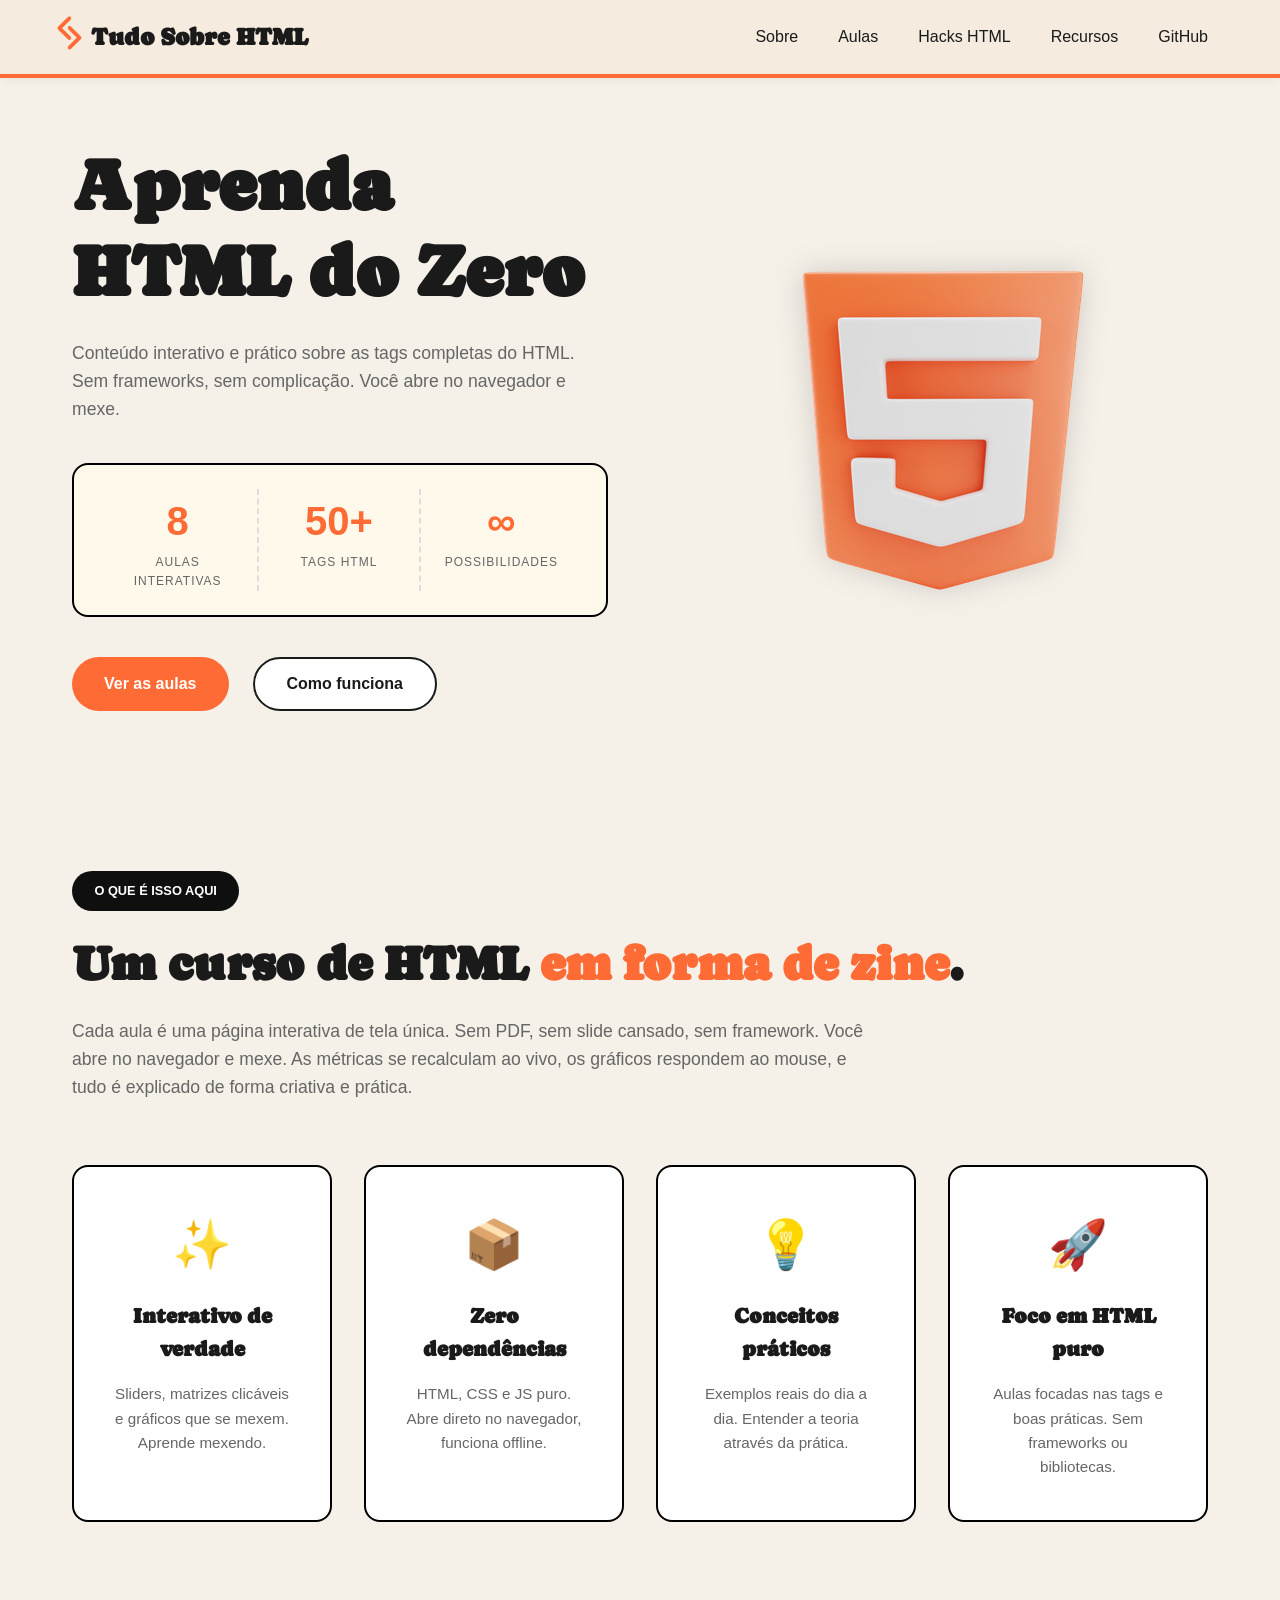
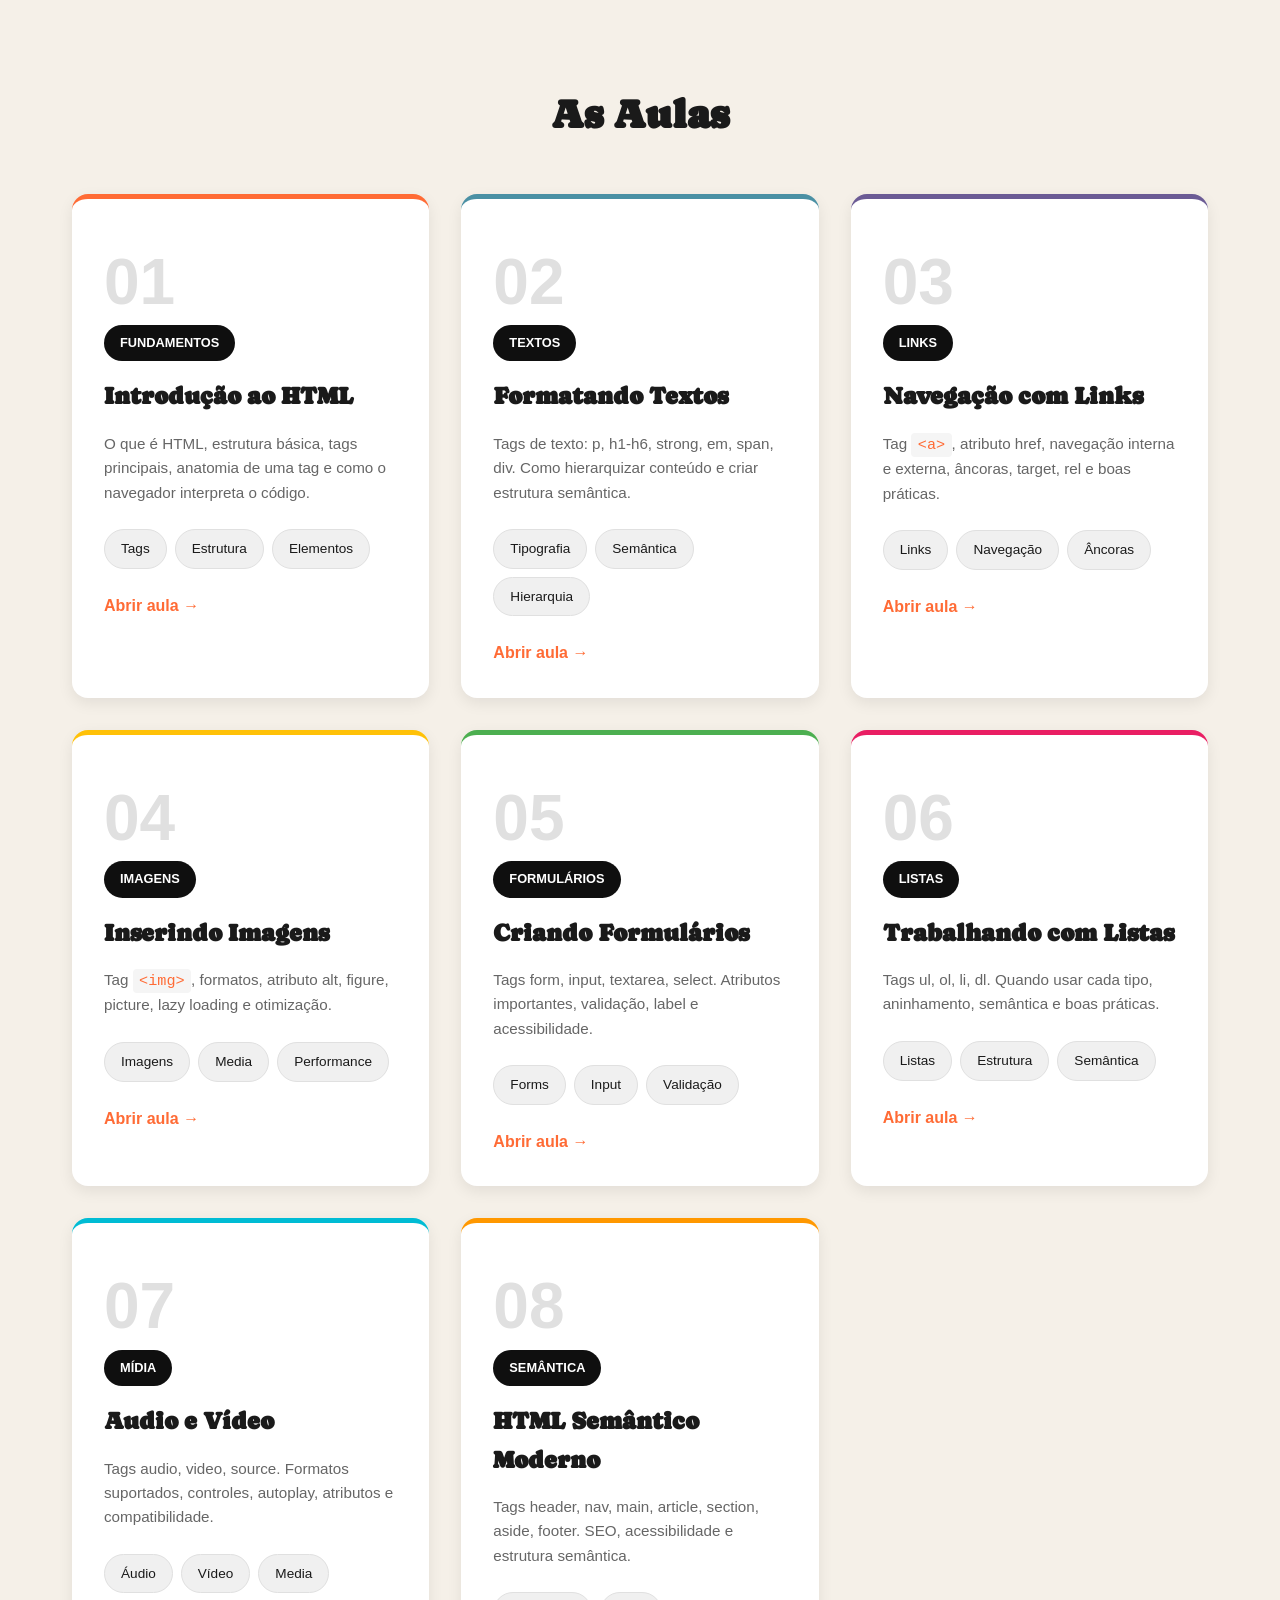
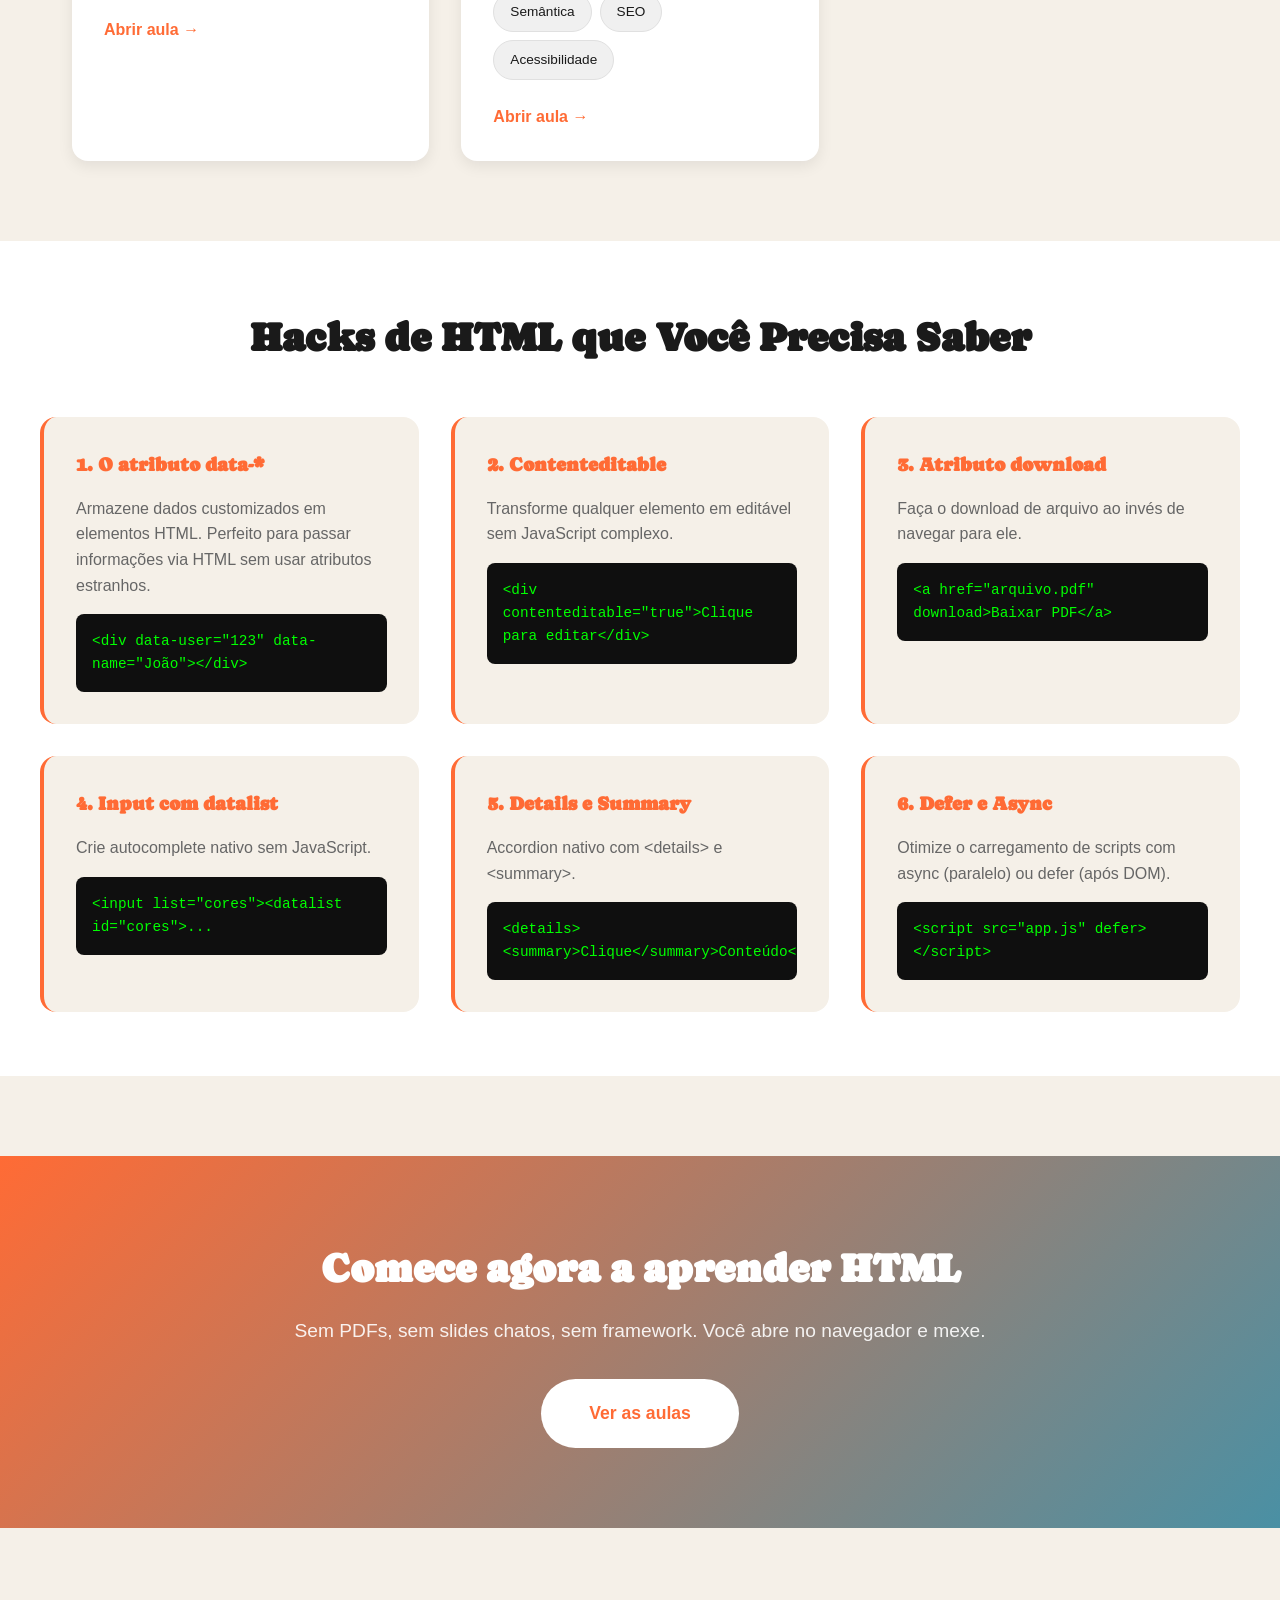
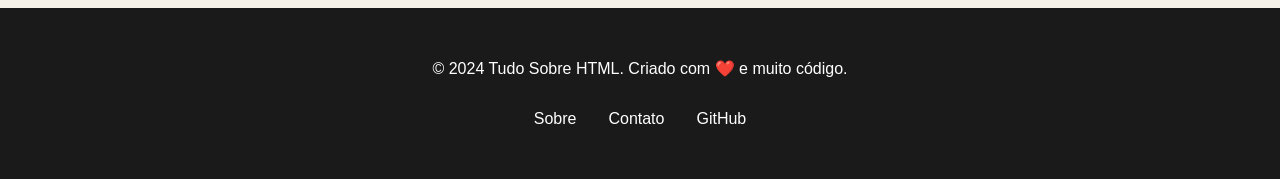
==== index.html @ a76c858c "feat: enhance hero section with updated heading and add stats compact display" ====
<!DOCTYPE html>
<html lang="pt-BR">
<head>
    <meta charset="UTF-8">
    <meta name="viewport" content="width=device-width, initial-scale=1.0">
    <title>Tudo Sobre HTML</title>
    <link rel="icon" type="image/x-icon" href="favicon.ico">
    <link rel="stylesheet" href="css/style.css">
</head>
<body>
    <!-- HEADER -->
    <header class="header">
        <div class="header-container">
            <div class="logo">
                <a href="https://rhayssakramer.github.io/tudo-sobre-html/"><img src="/img/logo.png" alt="Logo" class="logo-icon"></a>
                <h1>Tudo Sobre HTML</h1>
            </div>
            <nav class="nav">
                <a href="#sobre">Sobre</a>
                <a href="#aulas">Aulas</a>
                <a href="#hacks">Hacks HTML</a>
                <a href="#recursos">Recursos</a>
                <a href="https://github.com" target="_blank">GitHub</a>
            </nav>
        </div>
    </header>

    <!-- HERO SECTION -->
    <section class="hero" id="sobre">
        <div class="hero-content">
            <h1>Aprenda HTML do Zero</h1>
            <p>Conteúdo interativo e prático sobre as tags completas do HTML. Sem frameworks, sem complicação. Você abre no navegador e mexe.</p>
            
            <!-- STATS COMPACTO -->
            <div class="stats stats-compact">
                <div class="stat-item">
                    <span class="stat-number">8</span>
                    <span class="stat-label">Aulas interativas</span>
                </div>
                <div class="stat-item">
                    <span class="stat-number">50+</span>
                    <span class="stat-label">Tags HTML</span>
                </div>
                <div class="stat-item">
                    <span class="stat-number">∞</span>
                    <span class="stat-label">Possibilidades</span>
                </div>
            </div>
            
            <div class="hero-buttons">
                <button class="btn btn-primary" onclick="document.querySelector('#aulas').scrollIntoView({behavior: 'smooth'})">Ver as aulas</button>
                <button class="btn btn-secondary" onclick="document.querySelector('#como-funciona').scrollIntoView({behavior: 'smooth'})">Como funciona</button>
            </div>
        </div>
        <div class="hero-illustration">
            <img src="/img/html-3d.webp" alt="HTML Code" class="hero-image">
        </div>
    </section>

     <!-- COMO FUNCIONA -->
    <section class="como-funciona" id="como-funciona">
        <div class="como-funciona-header">
            <span class="como-label">O QUE É ISSO AQUI</span>
            <h2>Um curso de HTML <span class="destaque">em forma de zine</span>.</h2>
            <p>Cada aula é uma página interativa de tela única. Sem PDF, sem slide cansado, sem framework. Você abre no navegador e mexe. As métricas se recalculam ao vivo, os gráficos respondem ao mouse, e tudo é explicado de forma criativa e prática.</p>
        </div>

        <div class="features-grid">
            <div class="feature-card">
                <div class="feature-icon">✨</div>
                <h3>Interativo de verdade</h3>
                <p>Sliders, matrizes clicáveis e gráficos que se mexem. Aprende mexendo.</p>
            </div>

            <div class="feature-card">
                <div class="feature-icon">📦</div>
                <h3>Zero dependências</h3>
                <p>HTML, CSS e JS puro. Abre direto no navegador, funciona offline.</p>
            </div>

            <div class="feature-card">
                <div class="feature-icon">💡</div>
                <h3>Conceitos práticos</h3>
                <p>Exemplos reais do dia a dia. Entender a teoria através da prática.</p>
            </div>

            <div class="feature-card">
                <div class="feature-icon">🚀</div>
                <h3>Foco em HTML puro</h3>
                <p>Aulas focadas nas tags e boas práticas. Sem frameworks ou bibliotecas.</p>
            </div>
        </div>
    </section>

    <!-- AULAS -->
    <section class="aulas" id="aulas">
        <h2>As Aulas</h2>
        <div class="aulas-grid">
            <!-- Aula 01 -->
            <div class="aula-card" style="border-top-color: #ff6b35;">
                <div class="aula-number">01</div>
                <div class="aula-tag">FUNDAMENTOS</div>
                <h3>Introdução ao HTML</h3>
                <p>O que é HTML, estrutura básica, tags principais, anatomia de uma tag e como o navegador interpreta o código.</p>
                <div class="tags">
                    <span class="tag">Tags</span>
                    <span class="tag">Estrutura</span>
                    <span class="tag">Elementos</span>
                </div>
                <a href="#" class="aula-link">Abrir aula →</a>
            </div>

            <!-- Aula 02 -->
            <div class="aula-card" style="border-top-color: #4a90a4;">
                <div class="aula-number">02</div>
                <div class="aula-tag">TEXTOS</div>
                <h3>Formatando Textos</h3>
                <p>Tags de texto: p, h1-h6, strong, em, span, div. Como hierarquizar conteúdo e criar estrutura semântica.</p>
                <div class="tags">
                    <span class="tag">Tipografia</span>
                    <span class="tag">Semântica</span>
                    <span class="tag">Hierarquia</span>
                </div>
                <a href="#" class="aula-link">Abrir aula →</a>
            </div>

            <!-- Aula 03 -->
            <div class="aula-card" style="border-top-color: #6b5b95;">
                <div class="aula-number">03</div>
                <div class="aula-tag">LINKS</div>
                <h3>Navegação com Links</h3>
                <p>Tag <code>&lt;a&gt;</code>, atributo href, navegação interna e externa, âncoras, target, rel e boas práticas.</p>
                <div class="tags">
                    <span class="tag">Links</span>
                    <span class="tag">Navegação</span>
                    <span class="tag">Âncoras</span>
                </div>
                <a href="#" class="aula-link">Abrir aula →</a>
            </div>

            <!-- Aula 04 -->
            <div class="aula-card" style="border-top-color: #ffc107;">
                <div class="aula-number">04</div>
                <div class="aula-tag">IMAGENS</div>
                <h3>Inserindo Imagens</h3>
                <p>Tag <code>&lt;img&gt;</code>, formatos, atributo alt, figure, picture, lazy loading e otimização.</p>
                <div class="tags">
                    <span class="tag">Imagens</span>
                    <span class="tag">Media</span>
                    <span class="tag">Performance</span>
                </div>
                <a href="#" class="aula-link">Abrir aula →</a>
            </div>

            <!-- Aula 05 -->
            <div class="aula-card" style="border-top-color: #4caf50;">
                <div class="aula-number">05</div>
                <div class="aula-tag">FORMULÁRIOS</div>
                <h3>Criando Formulários</h3>
                <p>Tags form, input, textarea, select. Atributos importantes, validação, label e acessibilidade.</p>
                <div class="tags">
                    <span class="tag">Forms</span>
                    <span class="tag">Input</span>
                    <span class="tag">Validação</span>
                </div>
                <a href="#" class="aula-link">Abrir aula →</a>
            </div>

            <!-- Aula 06 -->
            <div class="aula-card" style="border-top-color: #e91e63;">
                <div class="aula-number">06</div>
                <div class="aula-tag">LISTAS</div>
                <h3>Trabalhando com Listas</h3>
                <p>Tags ul, ol, li, dl. Quando usar cada tipo, aninhamento, semântica e boas práticas.</p>
                <div class="tags">
                    <span class="tag">Listas</span>
                    <span class="tag">Estrutura</span>
                    <span class="tag">Semântica</span>
                </div>
                <a href="#" class="aula-link">Abrir aula →</a>
            </div>

            <!-- Aula 07 -->
            <div class="aula-card" style="border-top-color: #00bcd4;">
                <div class="aula-number">07</div>
                <div class="aula-tag">MÍDIA</div>
                <h3>Audio e Vídeo</h3>
                <p>Tags audio, video, source. Formatos suportados, controles, autoplay, atributos e compatibilidade.</p>
                <div class="tags">
                    <span class="tag">Áudio</span>
                    <span class="tag">Vídeo</span>
                    <span class="tag">Media</span>
                </div>
                <a href="#" class="aula-link">Abrir aula →</a>
            </div>

            <!-- Aula 08 -->
            <div class="aula-card" style="border-top-color: #ff9800;">
                <div class="aula-number">08</div>
                <div class="aula-tag">SEMÂNTICA</div>
                <h3>HTML Semântico Moderno</h3>
                <p>Tags header, nav, main, article, section, aside, footer. SEO, acessibilidade e estrutura semântica.</p>
                <div class="tags">
                    <span class="tag">Semântica</span>
                    <span class="tag">SEO</span>
                    <span class="tag">Acessibilidade</span>
                </div>
                <a href="#" class="aula-link">Abrir aula →</a>
            </div>
        </div>
    </section>

    <!-- HACKS HTML -->
    <section class="hacks" id="hacks">
        <h2>Hacks de HTML que Você Precisa Saber</h2>
        <div class="hacks-container">
            <div class="hack-item">
                <h4>1. O atributo data-*</h4>
                <p>Armazene dados customizados em elementos HTML. Perfeito para passar informações via HTML sem usar atributos estranhos.</p>
                <code>&lt;div data-user="123" data-name="João"&gt;&lt;/div&gt;</code>
            </div>
            <div class="hack-item">
                <h4>2. Contenteditable</h4>
                <p>Transforme qualquer elemento em editável sem JavaScript complexo.</p>
                <code>&lt;div contenteditable="true"&gt;Clique para editar&lt;/div&gt;</code>
            </div>
            <div class="hack-item">
                <h4>3. Atributo download</h4>
                <p>Faça o download de arquivo ao invés de navegar para ele.</p>
                <code>&lt;a href="arquivo.pdf" download&gt;Baixar PDF&lt;/a&gt;</code>
            </div>
            <div class="hack-item">
                <h4>4. Input com datalist</h4>
                <p>Crie autocomplete nativo sem JavaScript.</p>
                <code>&lt;input list="cores"&gt;&lt;datalist id="cores"&gt;...</code>
            </div>
            <div class="hack-item">
                <h4>5. Details e Summary</h4>
                <p>Accordion nativo com &lt;details&gt; e &lt;summary&gt;.</p>
                <code>&lt;details&gt;&lt;summary&gt;Clique&lt;/summary&gt;Conteúdo&lt;/details&gt;</code>
            </div>
            <div class="hack-item">
                <h4>6. Defer e Async</h4>
                <p>Otimize o carregamento de scripts com async (paralelo) ou defer (após DOM).</p>
                <code>&lt;script src="app.js" defer&gt;&lt;/script&gt;</code>
            </div>
        </div>
    </section>

    <!-- CTA -->
    <section class="cta">
        <h2>Comece agora a aprender HTML</h2>
        <p>Sem PDFs, sem slides chatos, sem framework. Você abre no navegador e mexe.</p>
        <button class="btn btn-primary btn-lg">Ver as aulas</button>
    </section>

    <!-- FOOTER -->
    <footer class="footer">
        <div class="footer-content">
            <p>&copy; 2024 Tudo Sobre HTML. Criado com ❤️ e muito código.</p>
            <div class="footer-links">
                <a href="#">Sobre</a>
                <a href="#">Contato</a>
                <a href="https://github.com" target="_blank">GitHub</a>
            </div>
        </div>
    </footer>

    <script src="js/script.js"></script>
</body>
</html>
---- css/style.css ----
@import url('https://fonts.googleapis.com/css2?family=Caprasimo&display=swap');

* {
    margin: 0;
    padding: 0;
    box-sizing: border-box;
}

:root {
    --primary-color: #ff6b35;
    --secondary-color: #4a90a4;
    --accent-color: #ffc107;
    --dark-bg: #0f0f0f;
    --light-bg: #f5f0e8;
    --text-dark: #1a1a1a;
    --text-light: #666;
    --border-radius: 16px;
}

body {
    font-family: 'Segoe UI', Tahoma, Geneva, Verdana, sans-serif;
    background-color: var(--light-bg);
    color: var(--text-dark);
    line-height: 1.6;
}

h1, h2, h3, h4, h5, h6 {
    font-family: 'Caprasimo', serif;
}

/* HEADER */
.header {
    background: #f5ecdf;
    border-bottom: 4px solid var(--primary-color);
    position: sticky;
    top: 0;
    z-index: 100;
    box-shadow: 0 2px 10px rgba(0, 0, 0, 0.05);
}

.header-container {
    max-width: 1200px;
    margin: 0 auto;
    padding: 1rem 1rem;
    display: flex;
    justify-content: space-between;
    align-items: center;
}

.logo {
    display: flex;
    align-items: center;
    gap: 0.5rem;
    text-decoration: none;
    color: var(--text-dark);
}

.logo-icon {
    width: 27px;
    height: auto;
}

.logo h1 {
    font-size: 1.5rem;
    font-weight: 700;
}

.nav {
    display: flex;
    gap: 0.5rem;
    align-items: center;
}

.nav a {
    text-decoration: none;
    color: var(--text-dark);
    font-weight: 500;
    transition: all 0.3s;
    padding: 0.4rem 1rem;
    border-radius: 50px;
}

.nav a:hover {
    background-color: #2d2d2d;
    color: white;
}

/* HERO */
.hero {
    max-width: 1200px;
    margin: 4rem auto;
    padding: 0 2rem;
    display: grid;
    grid-template-columns: 1fr 1fr;
    gap: 4rem;
    align-items: center;
}

.hero-content h1 {
    font-size: 4.5rem;
    margin-bottom: 1.5rem;
    line-height: 1.2;
    color: var(--text-dark);
}

.hero-content p {
    font-size: 1.1rem;
    color: var(--text-light);
    margin-bottom: 2.5rem;
}

.hero-buttons {
    display: flex;
    gap: 1.5rem;
    flex-wrap: wrap;
}

.btn {
    padding: 1rem 2rem;
    border: none;
    border-radius: 50px;
    font-size: 1rem;
    font-weight: 600;
    cursor: pointer;
    transition: all 0.3s;
    text-decoration: none;
    display: inline-block;
}

.btn-primary {
    background-color: var(--primary-color);
    color: white;
}

.btn-primary:hover {
    transform: translateY(-2px);
    box-shadow: 0 8px 20px rgba(255, 107, 53, 0.3);
}

.btn-secondary {
    background-color: white;
    color: var(--text-dark);
    border: 2px solid var(--text-dark);
}

.btn-secondary:hover {
    background-color: var(--light-bg);
}

.btn-lg {
    padding: 1.5rem 3rem;
    font-size: 1.1rem;
}

.hero-illustration {
    display: flex;
    justify-content: center;
    align-items: center;
}

.hero-image {
    max-width: 100%;
    height: auto;
    filter: drop-shadow(0 0 15px rgba(0, 0, 0, 0.15));
}

/* STATS */
.stats {
    display: flex;
    justify-content: center;
    gap: 0;
    padding: 1.5rem;
    background: #fff9ec;
    border-radius: var(--border-radius);
    border: 2px solid #000;
    max-width: 100%;
}

.stats-compact {
    margin: 2rem 0 2.5rem 0;
    padding: 1.5rem;
    gap: 0;
    border: 2px solid #000;
}

.stats-compact .stat-number {
    font-size: 2.5rem;
}

.stats-compact .stat-label {
    font-size: 0.75rem;
    text-transform: uppercase;
    letter-spacing: 1px;
}

.stat-item {
    text-align: center;
    display: flex;
    flex-direction: column;
    padding: 0 1.5rem;
    flex: 1;
}

.stat-item:not(:last-child) {
    border-right: 2px dashed #ddd;
}

.stat-number {
    font-size: 3rem;
    font-weight: bold;
    color: var(--primary-color);
}

.stat-label {
    color: var(--text-light);
    font-size: 0.85rem;
    text-transform: uppercase;
    letter-spacing: 0.5px;
}

/* AULAS SECTION */
.aulas {
    max-width: 1200px;
    margin: 5rem auto;
    padding: 0 2rem;
}

.aulas h2 {
    font-size: 2.5rem;
    margin-bottom: 3rem;
    text-align: center;
}

.aulas-grid {
    display: grid;
    grid-template-columns: repeat(auto-fit, minmax(300px, 1fr));
    gap: 2rem;
}

.aula-card {
    background: white;
    border-radius: var(--border-radius);
    padding: 2rem;
    border-top: 5px solid;
    transition: all 0.3s;
    box-shadow: 0 5px 15px rgba(0, 0, 0, 0.08);
}

.aula-card:hover {
    transform: translateY(-8px);
    box-shadow: 0 15px 30px rgba(0, 0, 0, 0.15);
}

.aula-number {
    font-size: 4rem;
    font-weight: 900;
    color: #e0e0e0;
    margin-bottom: -1rem;
}

.aula-tag {
    display: inline-block;
    background: var(--dark-bg);
    color: white;
    padding: 0.5rem 1rem;
    border-radius: 50px;
    font-size: 0.8rem;
    font-weight: 600;
    margin-bottom: 1rem;
    margin-top: 0.5rem;
}

.aula-card h3 {
    font-size: 1.5rem;
    margin-bottom: 1rem;
}

.aula-card p {
    color: var(--text-light);
    margin-bottom: 1.5rem;
    font-size: 0.95rem;
}

.aula-card code {
    background: #f5f5f5;
    padding: 0.2rem 0.4rem;
    border-radius: 4px;
    font-family: 'Courier New', monospace;
    color: var(--primary-color);
}

.tags {
    display: flex;
    gap: 0.5rem;
    margin-bottom: 1.5rem;
    flex-wrap: wrap;
}

.tag {
    background: #f0f0f0;
    padding: 0.5rem 1rem;
    border-radius: 20px;
    font-size: 0.85rem;
    border: 1px solid #e0e0e0;
}

.aula-link {
    color: var(--primary-color);
    text-decoration: none;
    font-weight: 600;
    transition: all 0.3s;
    display: inline-block;
}

.aula-link:hover {
    gap: 0.5rem;
    transform: translateX(4px);
}

/* COMO FUNCIONA SECTION */
.como-funciona {
    background: var(--light-bg);
    padding: 5rem 2rem;
    max-width: 1200px;
    margin: 5rem auto;
}

.como-funciona-header {
    margin-bottom: 4rem;
}

.como-label {
    display: inline-block;
    background: var(--dark-bg);
    color: white;
    padding: 0.6rem 1.4rem;
    border-radius: 50px;
    font-size: 0.8rem;
    font-weight: 600;
    margin-bottom: 1.5rem;
}

.como-funciona h2 {
    font-size: 3rem;
    margin-bottom: 1.5rem;
    line-height: 1.2;
}

.destaque {
    color: var(--primary-color);
}

.como-funciona p {
    font-size: 1.1rem;
    color: var(--text-light);
    max-width: 800px;
}

.features-grid {
    display: grid;
    grid-template-columns: repeat(auto-fit, minmax(250px, 1fr));
    gap: 2rem;
}

.feature-card {
    background: white;
    padding: 2.5rem;
    border-radius: var(--border-radius);
    border: 2px solid #000;
    text-align: center;
    transition: all 0.3s;
}

.feature-card:hover {
    transform: translateY(-8px);
    box-shadow: 0 15px 30px rgba(0, 0, 0, 0.1);
}

.feature-icon {
    font-size: 3rem;
    margin-bottom: 1rem;
}

.feature-card h3 {
    font-size: 1.3rem;
    margin-bottom: 1rem;
    color: var(--text-dark);
}

.feature-card p {
    color: var(--text-light);
    font-size: 0.95rem;
    line-height: 1.6;
}

/* HACKS SECTION */
.hacks {
    background: white;
    margin: 5rem 0;
    padding: 4rem 2rem;
}

.hacks h2 {
    font-size: 2.5rem;
    text-align: center;
    margin-bottom: 3rem;
    max-width: 1200px;
    margin-left: auto;
    margin-right: auto;
}

.hacks-container {
    max-width: 1200px;
    margin: 0 auto;
    display: grid;
    grid-template-columns: repeat(auto-fit, minmax(300px, 1fr));
    gap: 2rem;
}

.hack-item {
    padding: 2rem;
    background: var(--light-bg);
    border-radius: var(--border-radius);
    border-left: 4px solid var(--primary-color);
}

.hack-item h4 {
    color: var(--primary-color);
    margin-bottom: 1rem;
    font-size: 1.2rem;
}

.hack-item p {
    color: var(--text-light);
    margin-bottom: 1rem;
}

.hack-item code {
    display: block;
    background: var(--dark-bg);
    color: #00ff00;
    padding: 1rem;
    border-radius: 8px;
    font-family: 'Courier New', monospace;
    font-size: 0.9rem;
    overflow-x: auto;
}

/* CTA SECTION */
.cta {
    background: linear-gradient(135deg, var(--primary-color) 0%, var(--secondary-color) 100%);
    color: white;
    padding: 5rem 2rem;
    text-align: center;
    margin: 5rem 0;
}

.cta h2 {
    font-size: 2.5rem;
    margin-bottom: 1rem;
}

.cta p {
    font-size: 1.2rem;
    margin-bottom: 2rem;
    opacity: 0.9;
}

.cta .btn-primary {
    background: white;
    color: var(--primary-color);
}

/* FOOTER */
.footer {
    background: var(--text-dark);
    color: white;
    padding: 3rem 2rem;
    text-align: center;
}

.footer-content {
    max-width: 1200px;
    margin: 0 auto;
}

.footer-links {
    display: flex;
    justify-content: center;
    gap: 2rem;
    margin-top: 1.5rem;
}

.footer-links a {
    color: white;
    text-decoration: none;
    transition: color 0.3s;
}

.footer-links a:hover {
    color: var(--primary-color);
}

/* RESPONSIVO */
@media (max-width: 768px) {
    .hero {
        grid-template-columns: 1fr;
        margin: 2rem auto;
    }

    .hero-content h2 {
        font-size: 2rem;
    }

    .logo h1 {
        display: none;
    }

    .nav {
        gap: 1.5rem;
        font-size: 0.9rem;
    }

    .stats {
        flex-direction: column;
        gap: 2rem;
    }

    .header-container {
        padding: 1rem;
    }

    .hero-buttons {
        flex-direction: column;
    }

    .code-box {
        font-size: 2rem;
    }

    .aulas-grid {
        grid-template-columns: 1fr;
    }

    .hacks-container {
        grid-template-columns: 1fr;
    }
}
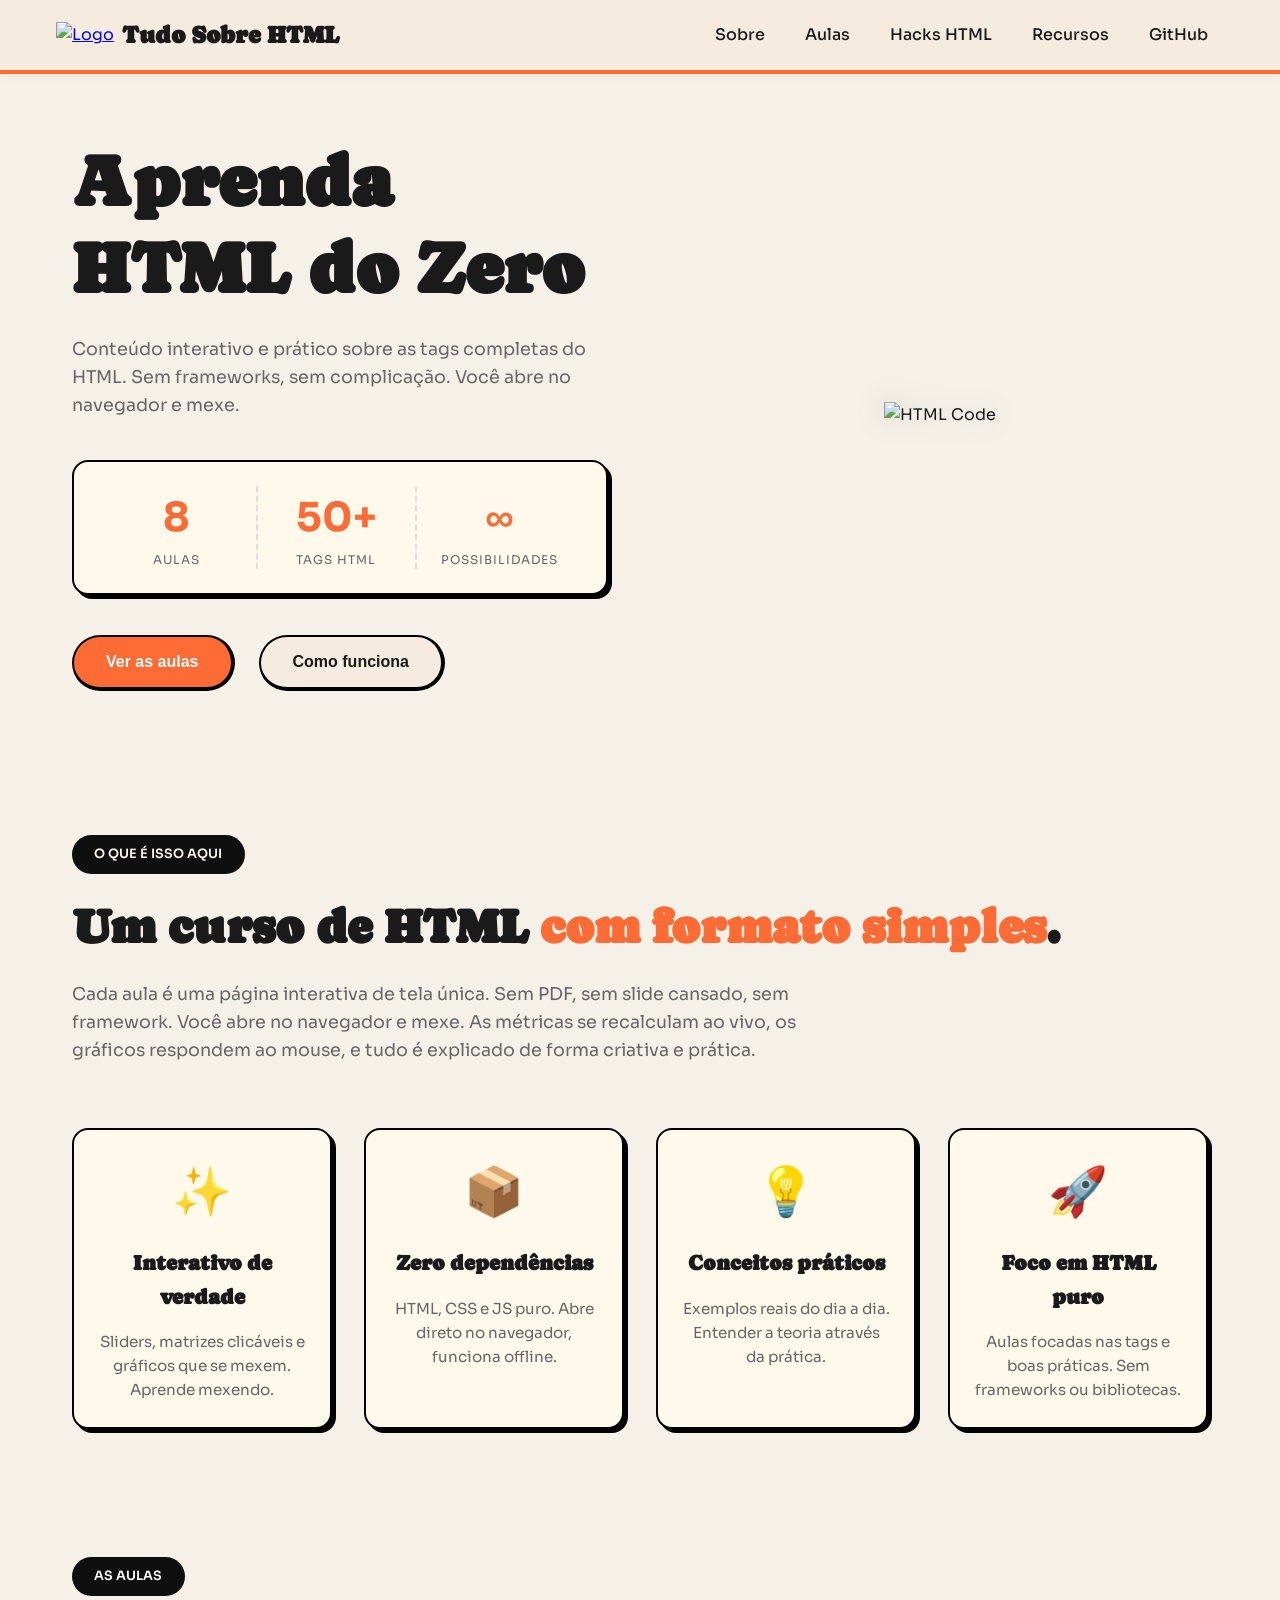
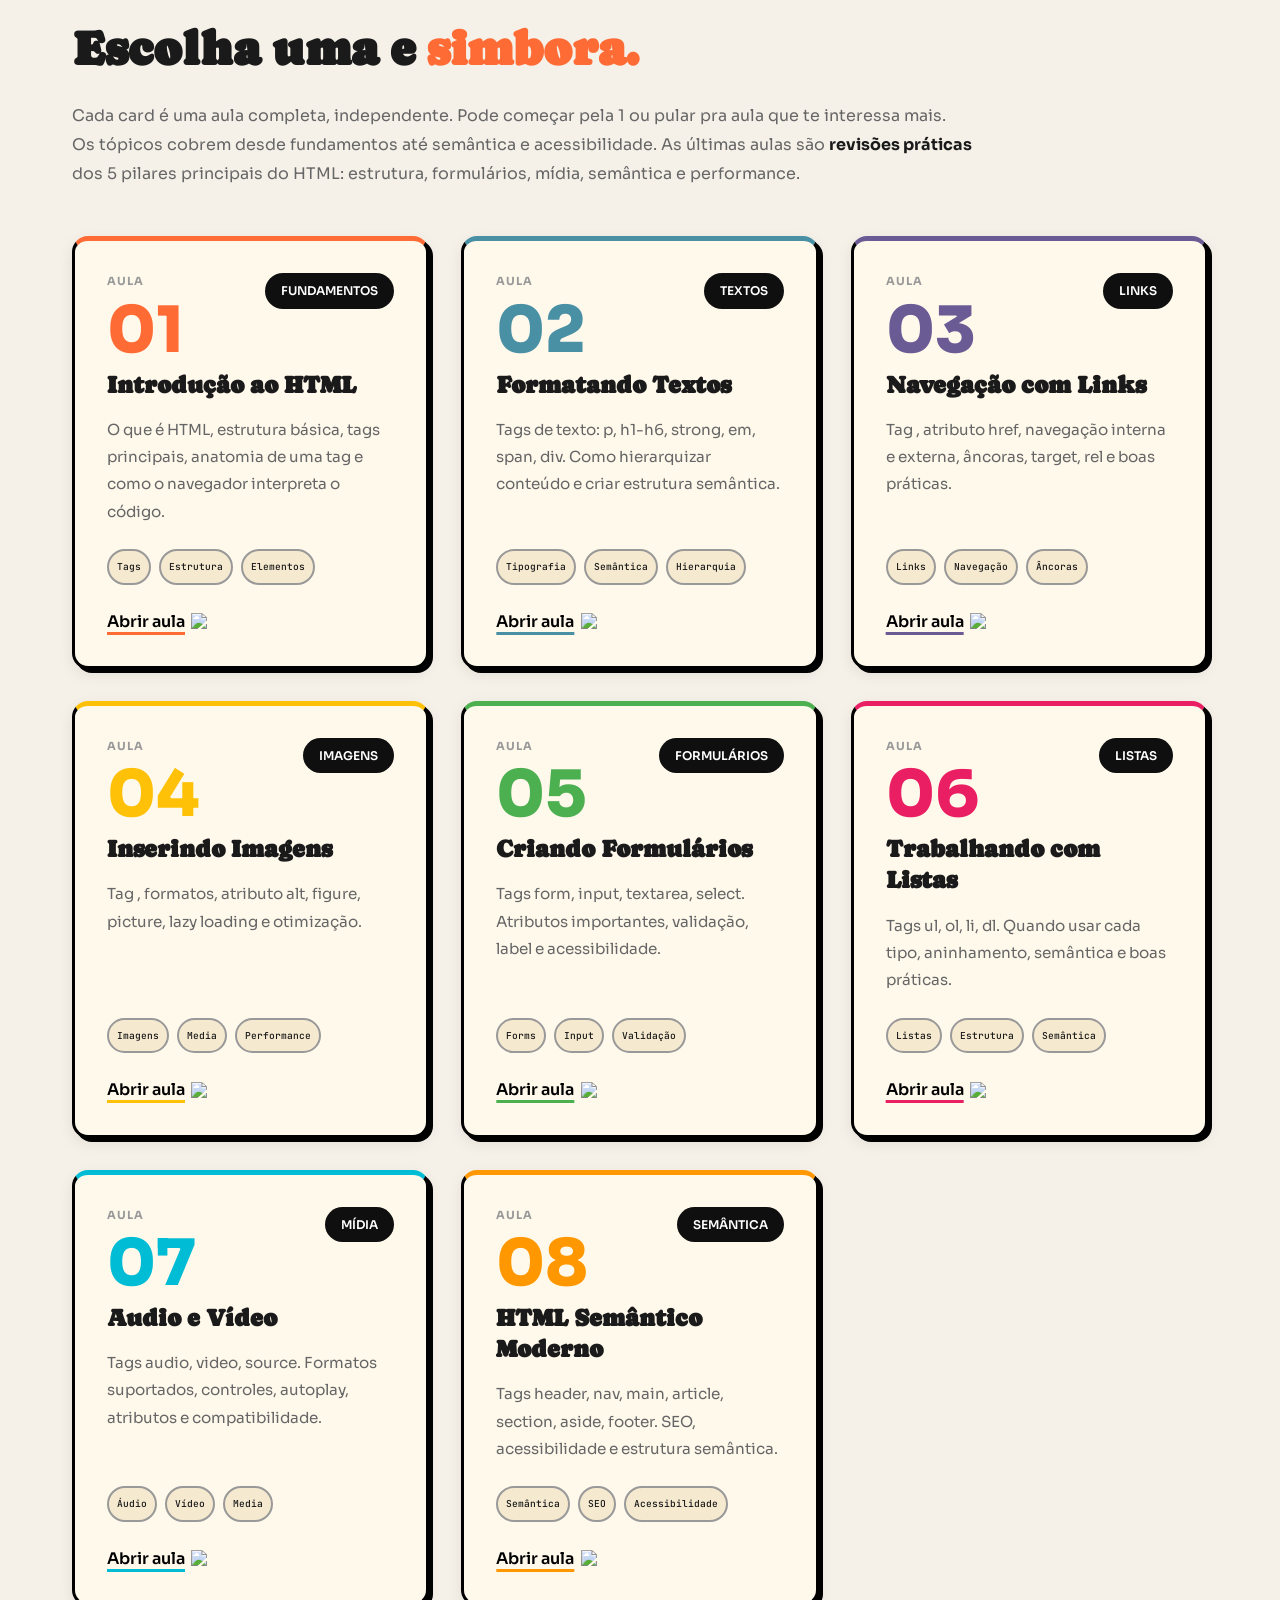
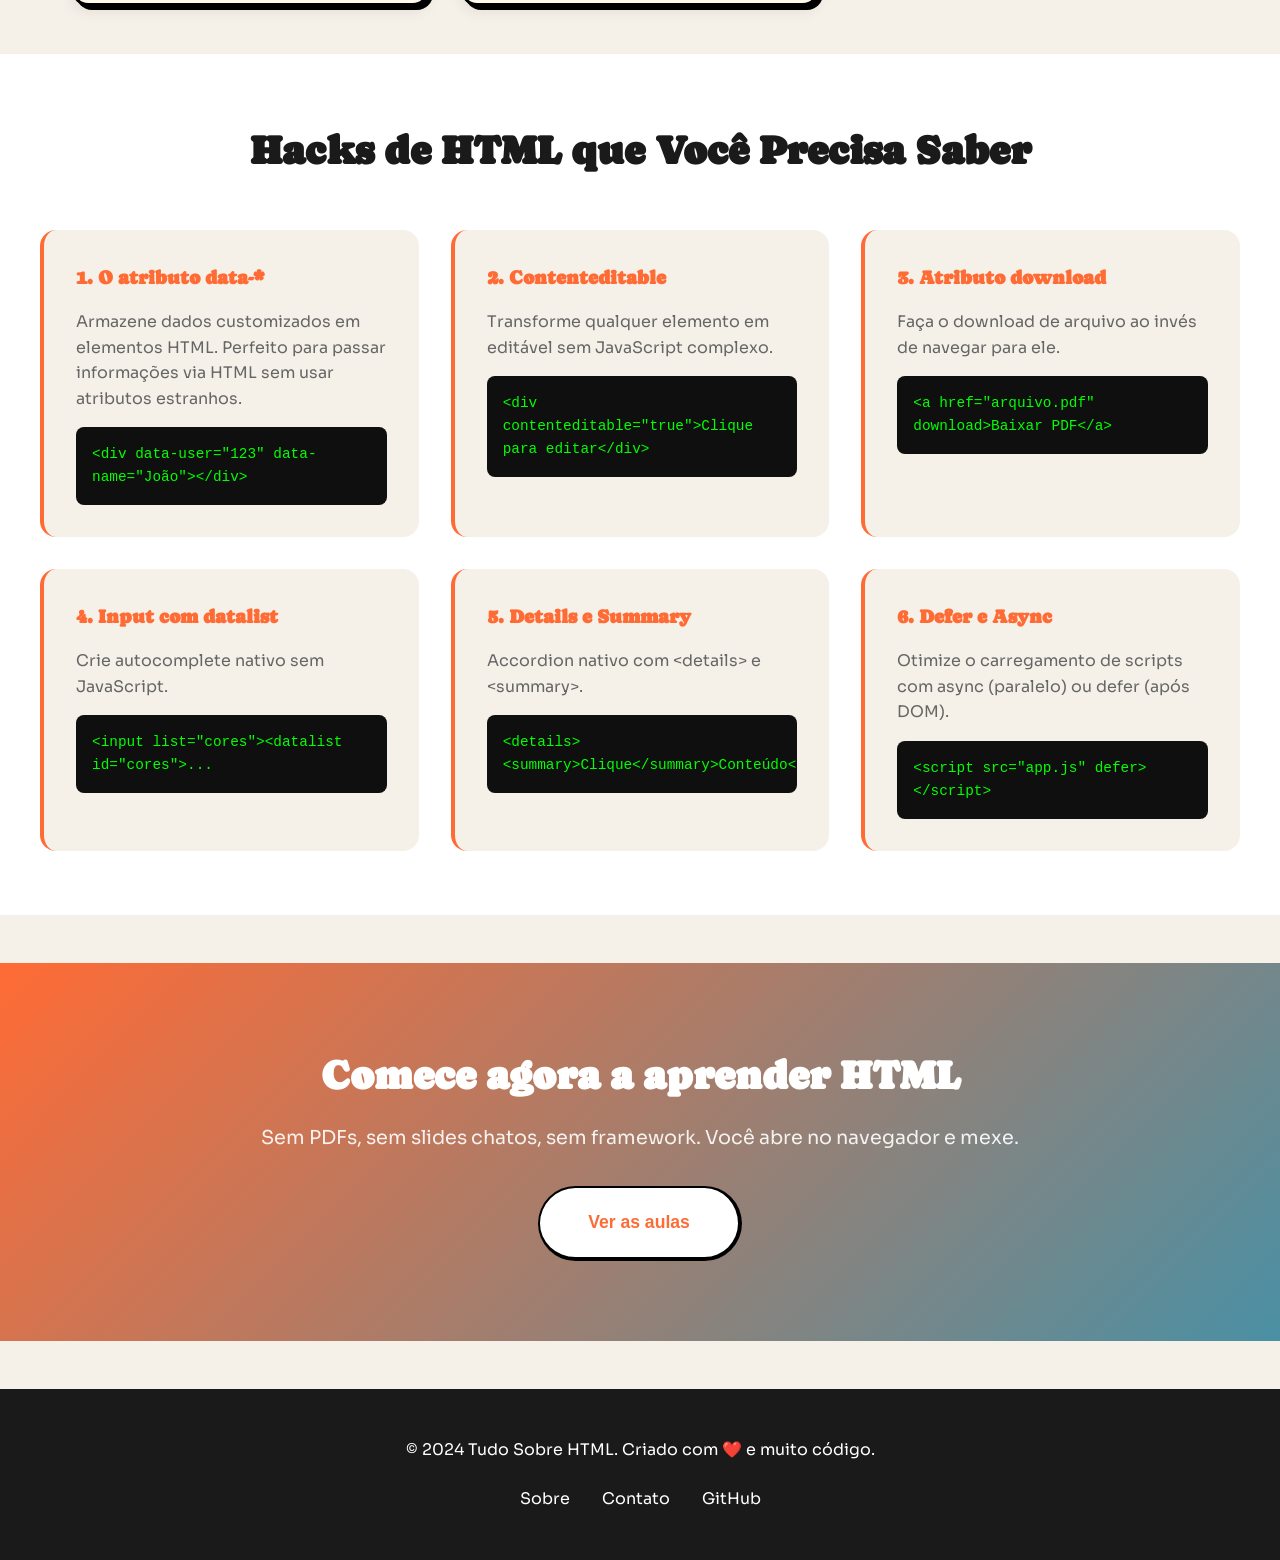
==== commit 55fcc6d2: "feat: add dynamic aula cards and enhance smooth scrolling functionality" ====
--- a/index.html
+++ b/index.html
@@ -12,11 +12,11 @@
     <header class="header">
         <div class="header-container">
             <div class="logo">
-                <a href="https://rhayssakramer.github.io/tudo-sobre-html/"><img src="/img/logo.png" alt="Logo" class="logo-icon"></a>
+                <a href="./"><img src="./logo.png" alt="Logo" class="logo-icon"></a>
                 <h1>Tudo Sobre HTML</h1>
             </div>
             <nav class="nav">
-                <a href="#sobre">Sobre</a>
+                <a href="#como-funciona">Sobre</a>
                 <a href="#aulas">Aulas</a>
                 <a href="#hacks">Hacks HTML</a>
                 <a href="#recursos">Recursos</a>
@@ -35,7 +35,7 @@
             <div class="stats stats-compact">
                 <div class="stat-item">
                     <span class="stat-number">8</span>
-                    <span class="stat-label">Aulas interativas</span>
+                    <span class="stat-label">Aulas</span>
                 </div>
                 <div class="stat-item">
                     <span class="stat-number">50+</span>
@@ -53,7 +53,7 @@
             </div>
         </div>
         <div class="hero-illustration">
-            <img src="/img/html-3d.webp" alt="HTML Code" class="hero-image">
+            <img src="./html-3d.webp" alt="HTML Code" class="hero-image">
         </div>
     </section>
 
@@ -61,7 +61,7 @@
     <section class="como-funciona" id="como-funciona">
         <div class="como-funciona-header">
             <span class="como-label">O QUE É ISSO AQUI</span>
-            <h2>Um curso de HTML <span class="destaque">em forma de zine</span>.</h2>
+            <h2>Um curso de HTML <span class="destaque">com formato simples</span>.</h2>
             <p>Cada aula é uma página interativa de tela única. Sem PDF, sem slide cansado, sem framework. Você abre no navegador e mexe. As métricas se recalculam ao vivo, os gráficos respondem ao mouse, e tudo é explicado de forma criativa e prática.</p>
         </div>
 
@@ -94,119 +94,13 @@
 
     <!-- AULAS -->
     <section class="aulas" id="aulas">
-        <h2>As Aulas</h2>
+        <div class="aulas-header">
+            <span class="aulas-label">AS AULAS</span>
+            <h2>Escolha uma e <span class="destaque">simbora.</span></h2>
+            <p>Cada card é uma aula completa, independente. Pode começar pela 1 ou pular pra aula que te interessa mais. Os tópicos cobrem desde fundamentos até semântica e acessibilidade. As últimas aulas são <strong>revisões práticas</strong> dos 5 pilares principais do HTML: estrutura, formulários, mídia, semântica e performance.</p>
+        </div>
         <div class="aulas-grid">
-            <!-- Aula 01 -->
-            <div class="aula-card" style="border-top-color: #ff6b35;">
-                <div class="aula-number">01</div>
-                <div class="aula-tag">FUNDAMENTOS</div>
-                <h3>Introdução ao HTML</h3>
-                <p>O que é HTML, estrutura básica, tags principais, anatomia de uma tag e como o navegador interpreta o código.</p>
-                <div class="tags">
-                    <span class="tag">Tags</span>
-                    <span class="tag">Estrutura</span>
-                    <span class="tag">Elementos</span>
-                </div>
-                <a href="#" class="aula-link">Abrir aula →</a>
-            </div>
-
-            <!-- Aula 02 -->
-            <div class="aula-card" style="border-top-color: #4a90a4;">
-                <div class="aula-number">02</div>
-                <div class="aula-tag">TEXTOS</div>
-                <h3>Formatando Textos</h3>
-                <p>Tags de texto: p, h1-h6, strong, em, span, div. Como hierarquizar conteúdo e criar estrutura semântica.</p>
-                <div class="tags">
-                    <span class="tag">Tipografia</span>
-                    <span class="tag">Semântica</span>
-                    <span class="tag">Hierarquia</span>
-                </div>
-                <a href="#" class="aula-link">Abrir aula →</a>
-            </div>
-
-            <!-- Aula 03 -->
-            <div class="aula-card" style="border-top-color: #6b5b95;">
-                <div class="aula-number">03</div>
-                <div class="aula-tag">LINKS</div>
-                <h3>Navegação com Links</h3>
-                <p>Tag <code>&lt;a&gt;</code>, atributo href, navegação interna e externa, âncoras, target, rel e boas práticas.</p>
-                <div class="tags">
-                    <span class="tag">Links</span>
-                    <span class="tag">Navegação</span>
-                    <span class="tag">Âncoras</span>
-                </div>
-                <a href="#" class="aula-link">Abrir aula →</a>
-            </div>
-
-            <!-- Aula 04 -->
-            <div class="aula-card" style="border-top-color: #ffc107;">
-                <div class="aula-number">04</div>
-                <div class="aula-tag">IMAGENS</div>
-                <h3>Inserindo Imagens</h3>
-                <p>Tag <code>&lt;img&gt;</code>, formatos, atributo alt, figure, picture, lazy loading e otimização.</p>
-                <div class="tags">
-                    <span class="tag">Imagens</span>
-                    <span class="tag">Media</span>
-                    <span class="tag">Performance</span>
-                </div>
-                <a href="#" class="aula-link">Abrir aula →</a>
-            </div>
-
-            <!-- Aula 05 -->
-            <div class="aula-card" style="border-top-color: #4caf50;">
-                <div class="aula-number">05</div>
-                <div class="aula-tag">FORMULÁRIOS</div>
-                <h3>Criando Formulários</h3>
-                <p>Tags form, input, textarea, select. Atributos importantes, validação, label e acessibilidade.</p>
-                <div class="tags">
-                    <span class="tag">Forms</span>
-                    <span class="tag">Input</span>
-                    <span class="tag">Validação</span>
-                </div>
-                <a href="#" class="aula-link">Abrir aula →</a>
-            </div>
-
-            <!-- Aula 06 -->
-            <div class="aula-card" style="border-top-color: #e91e63;">
-                <div class="aula-number">06</div>
-                <div class="aula-tag">LISTAS</div>
-                <h3>Trabalhando com Listas</h3>
-                <p>Tags ul, ol, li, dl. Quando usar cada tipo, aninhamento, semântica e boas práticas.</p>
-                <div class="tags">
-                    <span class="tag">Listas</span>
-                    <span class="tag">Estrutura</span>
-                    <span class="tag">Semântica</span>
-                </div>
-                <a href="#" class="aula-link">Abrir aula →</a>
-            </div>
-
-            <!-- Aula 07 -->
-            <div class="aula-card" style="border-top-color: #00bcd4;">
-                <div class="aula-number">07</div>
-                <div class="aula-tag">MÍDIA</div>
-                <h3>Audio e Vídeo</h3>
-                <p>Tags audio, video, source. Formatos suportados, controles, autoplay, atributos e compatibilidade.</p>
-                <div class="tags">
-                    <span class="tag">Áudio</span>
-                    <span class="tag">Vídeo</span>
-                    <span class="tag">Media</span>
-                </div>
-                <a href="#" class="aula-link">Abrir aula →</a>
-            </div>
-
-            <!-- Aula 08 -->
-            <div class="aula-card" style="border-top-color: #ff9800;">
-                <div class="aula-number">08</div>
-                <div class="aula-tag">SEMÂNTICA</div>
-                <h3>HTML Semântico Moderno</h3>
-                <p>Tags header, nav, main, article, section, aside, footer. SEO, acessibilidade e estrutura semântica.</p>
-                <div class="tags">
-                    <span class="tag">Semântica</span>
-                    <span class="tag">SEO</span>
-                    <span class="tag">Acessibilidade</span>
-                </div>
-                <a href="#" class="aula-link">Abrir aula →</a>
-            </div>
+            <!-- Cards gerados dinamicamente por JavaScript -->
         </div>
     </section>
 
@@ -266,6 +160,7 @@
         </div>
     </footer>
 
+    <script src="js/aulas.js"></script>
     <script src="js/script.js"></script>
 </body>
 </html>
--- a/css/style.css
+++ b/css/style.css
@@ -1,4 +1,6 @@
 @import url('https://fonts.googleapis.com/css2?family=Caprasimo&display=swap');
+@import url('https://fonts.googleapis.com/css2?family=Sora:wght@400;600;700&display=swap');
+@import url('https://fonts.googleapis.com/css2?family=JetBrains+Mono:wght@400;500&display=swap');
 
 * {
     margin: 0;
@@ -18,7 +20,7 @@
 }
 
 body {
-    font-family: 'Segoe UI', Tahoma, Geneva, Verdana, sans-serif;
+    font-family: 'Sora', 'Segoe UI', Tahoma, Geneva, Verdana, sans-serif;
     background-color: var(--light-bg);
     color: var(--text-dark);
     line-height: 1.6;
@@ -117,7 +119,9 @@
 
 .btn {
     padding: 1rem 2rem;
-    border: none;
+    border: 2px solid #000;
+    border-right: 4px solid #000;
+    border-bottom: 4px solid #000;
     border-radius: 50px;
     font-size: 1rem;
     font-weight: 600;
@@ -133,18 +137,20 @@
 }
 
 .btn-primary:hover {
-    transform: translateY(-2px);
-    box-shadow: 0 8px 20px rgba(255, 107, 53, 0.3);
+    transform: translateY(-3px) translateX(-3px);
 }
 
 .btn-secondary {
-    background-color: white;
-    color: var(--text-dark);
-    border: 2px solid var(--text-dark);
+    background-color: #f5ecdf;
+    color: var(--text-dark);
+    border: 2px solid #000;
+    border-right: 4px solid #000;
+    border-bottom: 4px solid #000;
 }
 
 .btn-secondary:hover {
     background-color: var(--light-bg);
+    transform: translateY(-3px) translateX(-3px);
 }
 
 .btn-lg {
@@ -174,6 +180,7 @@
     border-radius: var(--border-radius);
     border: 2px solid #000;
     max-width: 100%;
+    box-shadow: 4px 4px 0 #000;
 }
 
 .stats-compact {
@@ -181,6 +188,7 @@
     padding: 1.5rem;
     gap: 0;
     border: 2px solid #000;
+    box-shadow: 4px 4px 0 #000;
 }
 
 .stats-compact .stat-number {
@@ -221,115 +229,16 @@
 /* AULAS SECTION */
 .aulas {
     max-width: 1200px;
-    margin: 5rem auto;
+    margin: 3rem auto;
     padding: 0 2rem;
-}
-
-.aulas h2 {
-    font-size: 2.5rem;
+    scroll-margin-top: 100px;
+}
+
+.aulas-header {
     margin-bottom: 3rem;
-    text-align: center;
-}
-
-.aulas-grid {
-    display: grid;
-    grid-template-columns: repeat(auto-fit, minmax(300px, 1fr));
-    gap: 2rem;
-}
-
-.aula-card {
-    background: white;
-    border-radius: var(--border-radius);
-    padding: 2rem;
-    border-top: 5px solid;
-    transition: all 0.3s;
-    box-shadow: 0 5px 15px rgba(0, 0, 0, 0.08);
-}
-
-.aula-card:hover {
-    transform: translateY(-8px);
-    box-shadow: 0 15px 30px rgba(0, 0, 0, 0.15);
-}
-
-.aula-number {
-    font-size: 4rem;
-    font-weight: 900;
-    color: #e0e0e0;
-    margin-bottom: -1rem;
-}
-
-.aula-tag {
-    display: inline-block;
-    background: var(--dark-bg);
-    color: white;
-    padding: 0.5rem 1rem;
-    border-radius: 50px;
-    font-size: 0.8rem;
-    font-weight: 600;
-    margin-bottom: 1rem;
-    margin-top: 0.5rem;
-}
-
-.aula-card h3 {
-    font-size: 1.5rem;
-    margin-bottom: 1rem;
-}
-
-.aula-card p {
-    color: var(--text-light);
-    margin-bottom: 1.5rem;
-    font-size: 0.95rem;
-}
-
-.aula-card code {
-    background: #f5f5f5;
-    padding: 0.2rem 0.4rem;
-    border-radius: 4px;
-    font-family: 'Courier New', monospace;
-    color: var(--primary-color);
-}
-
-.tags {
-    display: flex;
-    gap: 0.5rem;
-    margin-bottom: 1.5rem;
-    flex-wrap: wrap;
-}
-
-.tag {
-    background: #f0f0f0;
-    padding: 0.5rem 1rem;
-    border-radius: 20px;
-    font-size: 0.85rem;
-    border: 1px solid #e0e0e0;
-}
-
-.aula-link {
-    color: var(--primary-color);
-    text-decoration: none;
-    font-weight: 600;
-    transition: all 0.3s;
-    display: inline-block;
-}
-
-.aula-link:hover {
-    gap: 0.5rem;
-    transform: translateX(4px);
-}
-
-/* COMO FUNCIONA SECTION */
-.como-funciona {
-    background: var(--light-bg);
-    padding: 5rem 2rem;
-    max-width: 1200px;
-    margin: 5rem auto;
-}
-
-.como-funciona-header {
-    margin-bottom: 4rem;
-}
-
-.como-label {
+}
+
+.aulas-label {
     display: inline-block;
     background: var(--dark-bg);
     color: white;
@@ -340,6 +249,164 @@
     margin-bottom: 1.5rem;
 }
 
+.aulas h2 {
+    font-size: 3rem;
+    margin-bottom: 1.5rem;
+    line-height: 1.2;
+}
+
+.aulas p {
+    font-size: 1rem;
+    color: var(--text-light);
+    max-width: 900px;
+    line-height: 1.8;
+}
+
+.aulas p strong {
+    font-weight: 700;
+    color: var(--text-dark);
+}
+
+.aulas-grid {
+    display: grid;
+    grid-template-columns: repeat(auto-fit, minmax(300px, 1fr));
+    gap: 2rem;
+}
+
+.aula-card {
+    background: #fff9ec;
+    border-radius: var(--border-radius);
+    padding: 2rem;
+    border: 3px solid #000;
+    border-top: 5px solid var(--card-color, #ff6b35);
+    transition: all 0.3s;
+    box-shadow: 4px 4px 0 #000, 0 5px 15px rgba(0, 0, 0, 0.08);
+    display: flex;
+    flex-direction: column;
+}
+
+.aula-card:hover {
+    transform: translateY(-8px);
+    box-shadow: 0 15px 30px rgba(0, 0, 0, 0.15);
+}
+
+.aula-card-header {
+    display: flex;
+    justify-content: space-between;
+    align-items: flex-start;
+    margin-bottom: 0;
+}
+
+.aula-label {
+    font-size: 0.7rem;
+    font-weight: 700;
+    color: #999;
+    letter-spacing: 1px;
+    display: flex;
+    flex-direction: column;
+}
+
+.aula-number {
+    font-size: 4rem;
+    font-weight: 900;
+    color: var(--card-color, #ff6b35);
+    margin-bottom: 0.8rem;
+    line-height: 0.8;
+    margin-top: -4px;
+}
+
+.aula-tag {
+    display: inline-block;
+    background: var(--dark-bg);
+    color: white;
+    padding: 0.5rem 1rem;
+    border-radius: 50px;
+    font-size: 0.75rem;
+    font-weight: 600;
+}
+
+.aula-card h3 {
+    font-family: 'Caprasimo', serif;
+    font-size: 1.5rem;
+    margin-bottom: 1rem;
+    font-weight: 700;
+    line-height: 1.3;
+}
+
+.aula-card p {
+    font-family: 'Sora', sans-serif;
+    color: var(--text-light);
+    margin-bottom: 1.5rem;
+    font-size: 0.95rem;
+    flex-grow: 1;
+}
+
+.tags {
+    display: flex;
+    gap: 0.5rem;
+    margin-bottom: 1.5rem;
+    flex-wrap: wrap;
+}
+
+.tag {
+    background: #f5e9cf;
+    padding: 0.5rem 0.5rem;
+    border-radius: 25px;
+    font-size: 0.6rem;
+    border: 2px solid #999;
+    color: var(--text-dark);
+    font-weight: 500;
+    font-family: 'JetBrains Mono', monospace;
+}
+
+.aula-link {
+    font-family: 'Sora', sans-serif;
+    color: black;
+    text-decoration: underline;
+    text-decoration-color: var(--card-color, #ff6b35);
+    text-decoration-thickness: 3px;
+    text-underline-offset: 5px;
+    font-weight: 600;
+    transition: all 0.3s;
+    display: inline-flex;
+    align-items: center;
+    gap: 0.4rem;
+}
+
+.arrow-icon {
+    width: 16px;
+    height: 16px;
+    display: inline-block;
+}
+
+.aula-link:hover {
+    transform: translateX(4px);
+}
+
+/* COMO FUNCIONA SECTION */
+.como-funciona {
+    background: var(--light-bg);
+    padding: 5rem 2rem;
+    max-width: 1200px;
+    margin: 3rem auto;
+    scroll-margin-top: 50px;
+}
+
+.como-funciona-header {
+    margin-bottom: 4rem;
+}
+
+.como-label {
+    display: inline-block;
+    background: var(--dark-bg);
+    color: #fff9ec;
+    padding: 0.6rem 1.4rem;
+    border-radius: 50px;
+    font-size: 0.8rem;
+    font-weight: 600;
+    margin-bottom: 1.5rem;
+}
+
 .como-funciona h2 {
     font-size: 3rem;
     margin-bottom: 1.5rem;
@@ -363,17 +430,18 @@
 }
 
 .feature-card {
-    background: white;
-    padding: 2.5rem;
+    background: #fff9ec;
+    padding: 1.5rem;
     border-radius: var(--border-radius);
     border: 2px solid #000;
     text-align: center;
     transition: all 0.3s;
+    box-shadow: 4px 4px 0 #000;
 }
 
 .feature-card:hover {
     transform: translateY(-8px);
-    box-shadow: 0 15px 30px rgba(0, 0, 0, 0.1);
+    box-shadow: 4px 4px 0 #000, 0 15px 30px rgba(0, 0, 0, 0.1);
 }
 
 .feature-icon {
@@ -396,8 +464,9 @@
 /* HACKS SECTION */
 .hacks {
     background: white;
-    margin: 5rem 0;
+    margin: 3rem 0;
     padding: 4rem 2rem;
+    scroll-margin-top: 100px;
 }
 
 .hacks h2 {
@@ -452,7 +521,7 @@
     color: white;
     padding: 5rem 2rem;
     text-align: center;
-    margin: 5rem 0;
+    margin: 3rem 0;
 }
 
 .cta h2 {
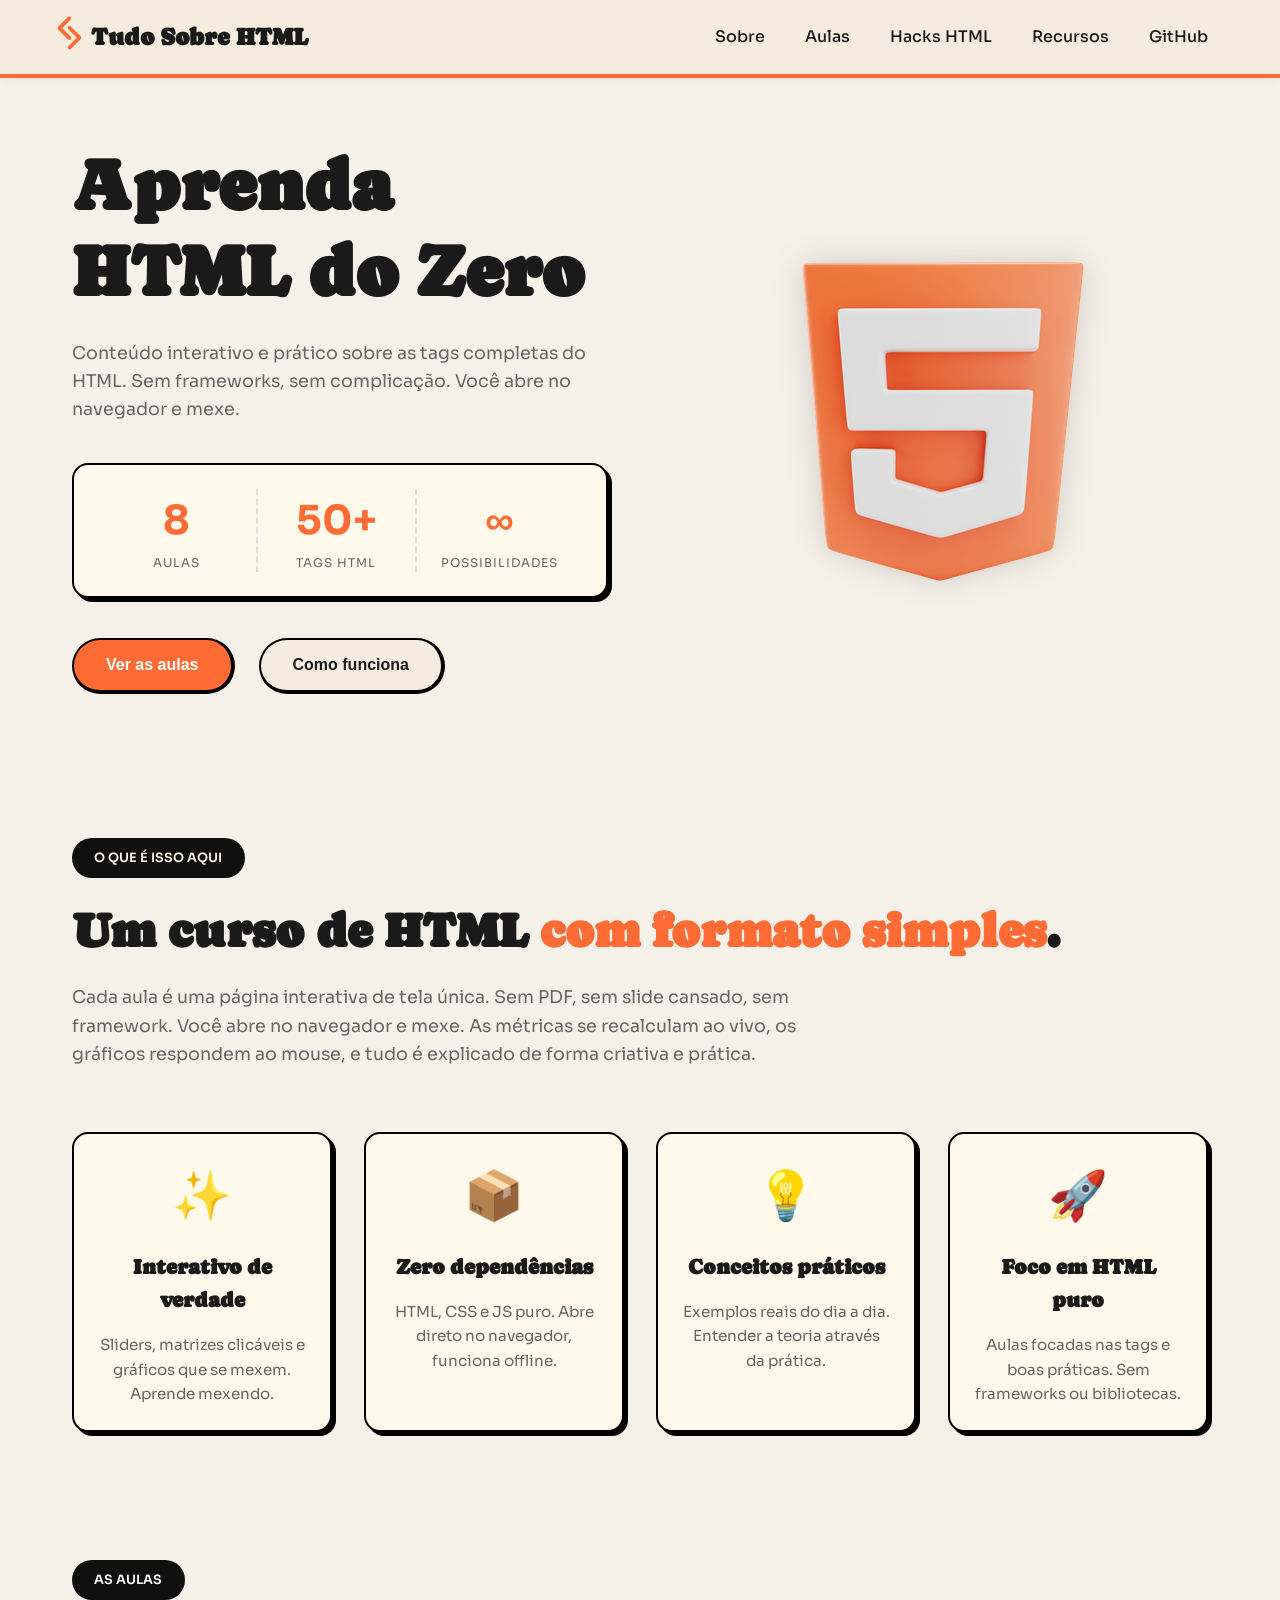
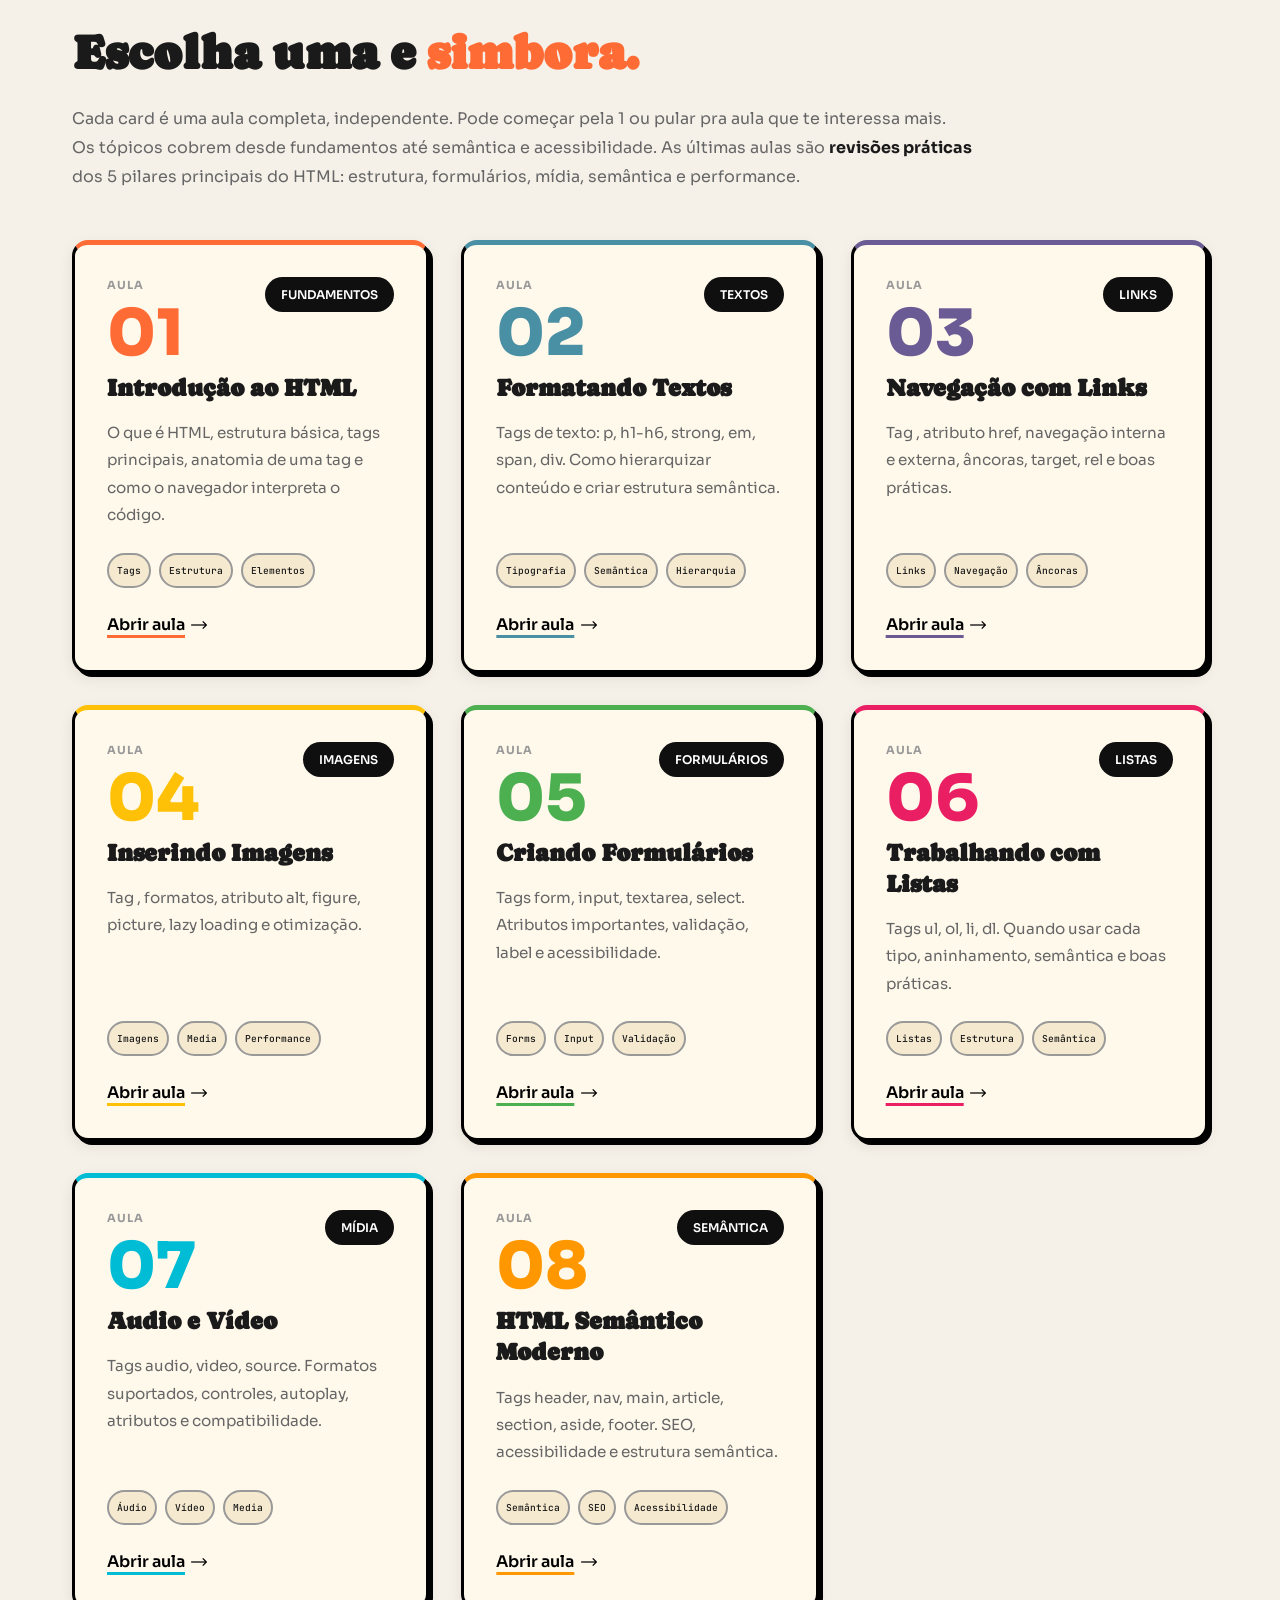
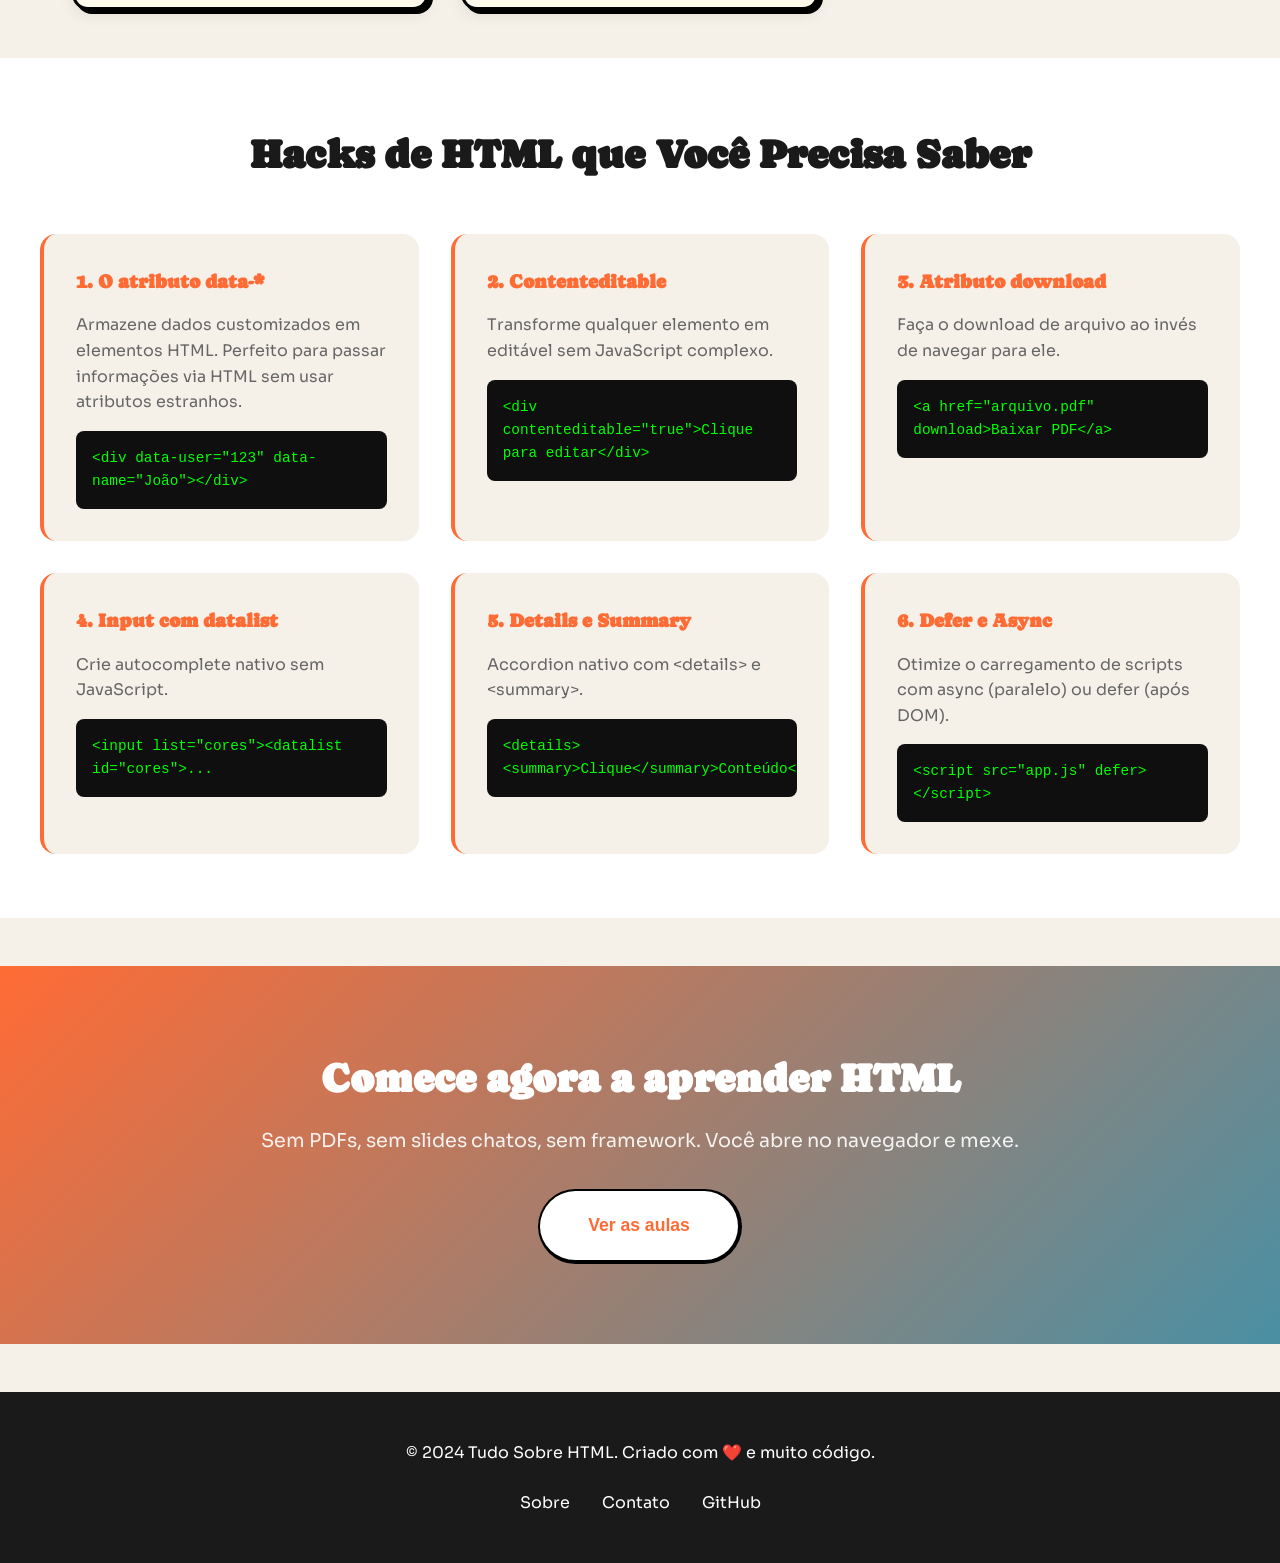
==== commit 352a1762: "fix: update image paths for favicon, logo, hero illustration, and arrow icon" ====
--- a/index.html
+++ b/index.html
@@ -4,7 +4,7 @@
     <meta charset="UTF-8">
     <meta name="viewport" content="width=device-width, initial-scale=1.0">
     <title>Tudo Sobre HTML</title>
-    <link rel="icon" type="image/x-icon" href="favicon.ico">
+    <link rel="icon" type="image/x-icon" href="./img/favicon.ico">
     <link rel="stylesheet" href="css/style.css">
 </head>
 <body>
@@ -12,7 +12,7 @@
     <header class="header">
         <div class="header-container">
             <div class="logo">
-                <a href="./"><img src="./logo.png" alt="Logo" class="logo-icon"></a>
+                <a href="./"><img src="./img/logo.png" alt="Logo" class="logo-icon"></a>
                 <h1>Tudo Sobre HTML</h1>
             </div>
             <nav class="nav">
@@ -53,7 +53,7 @@
             </div>
         </div>
         <div class="hero-illustration">
-            <img src="./html-3d.webp" alt="HTML Code" class="hero-image">
+            <img src="./img/html-3d.webp" alt="HTML Code" class="hero-image">
         </div>
     </section>
 
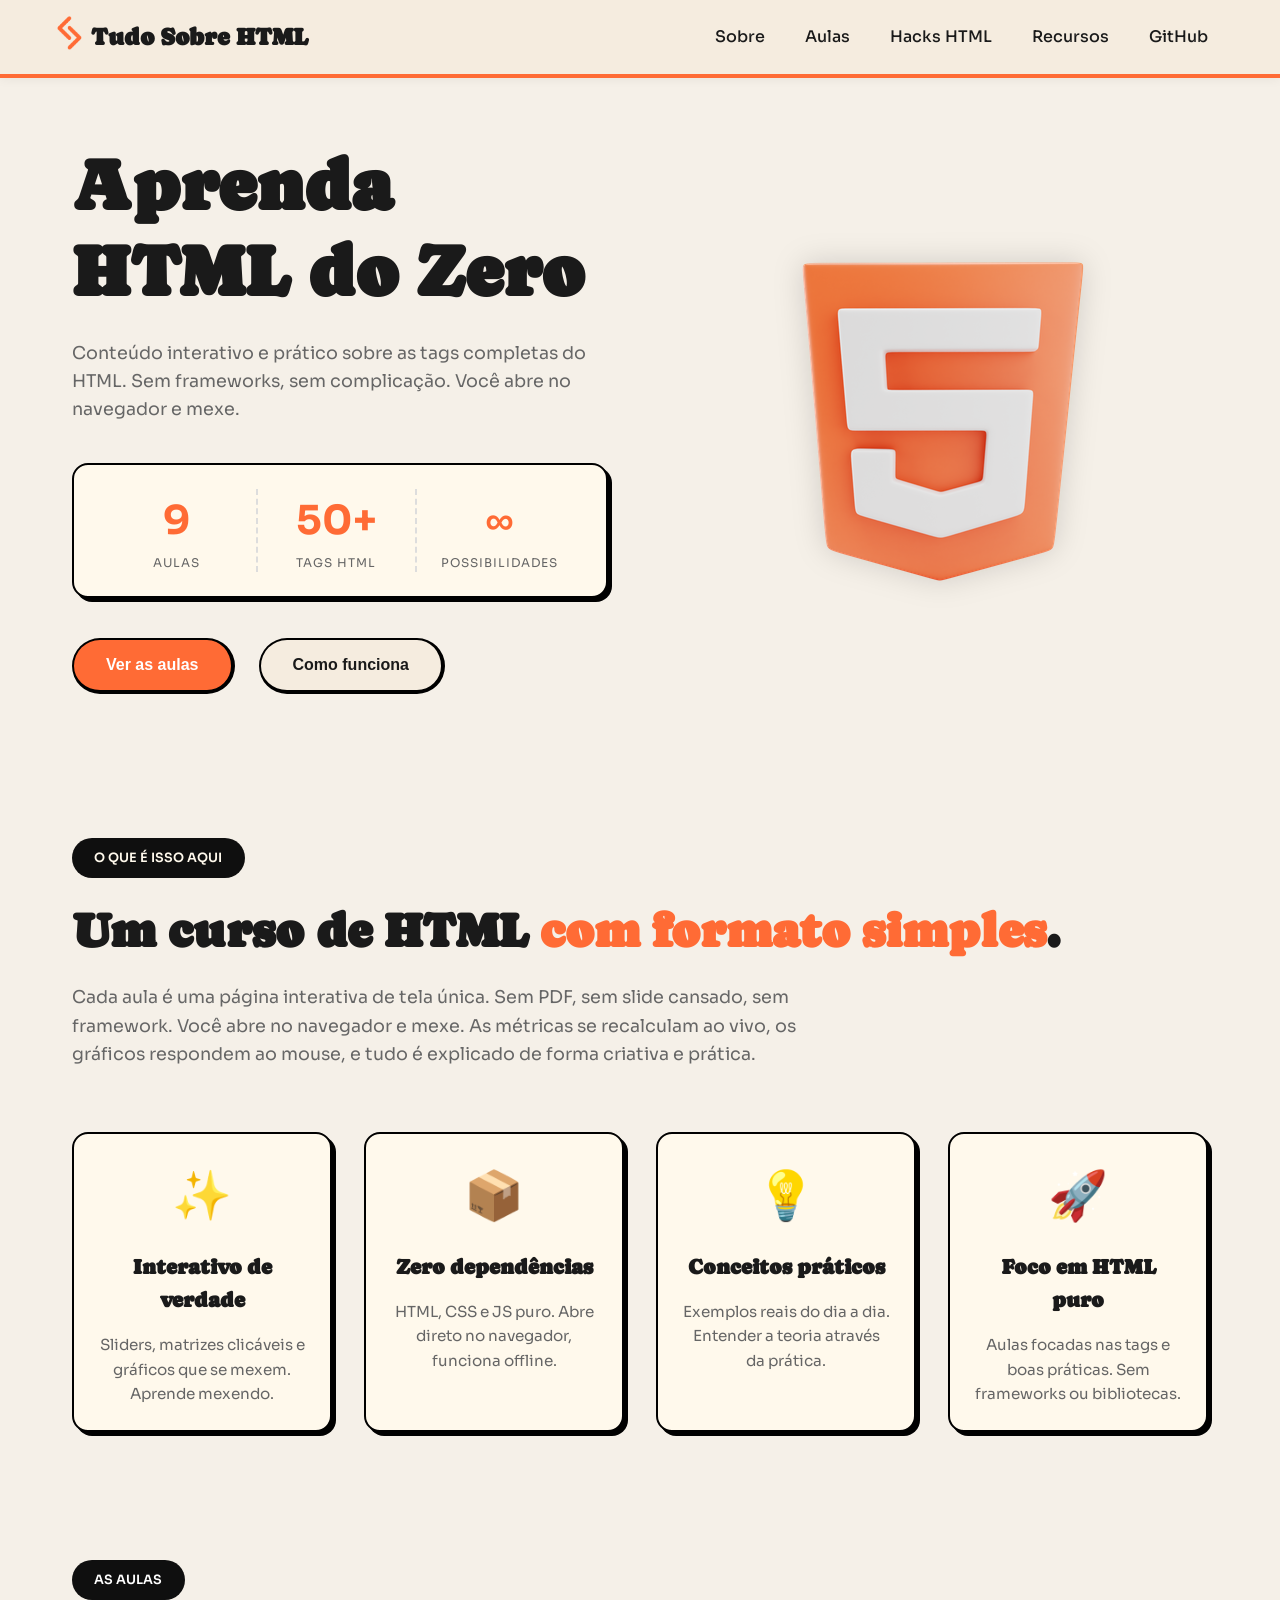
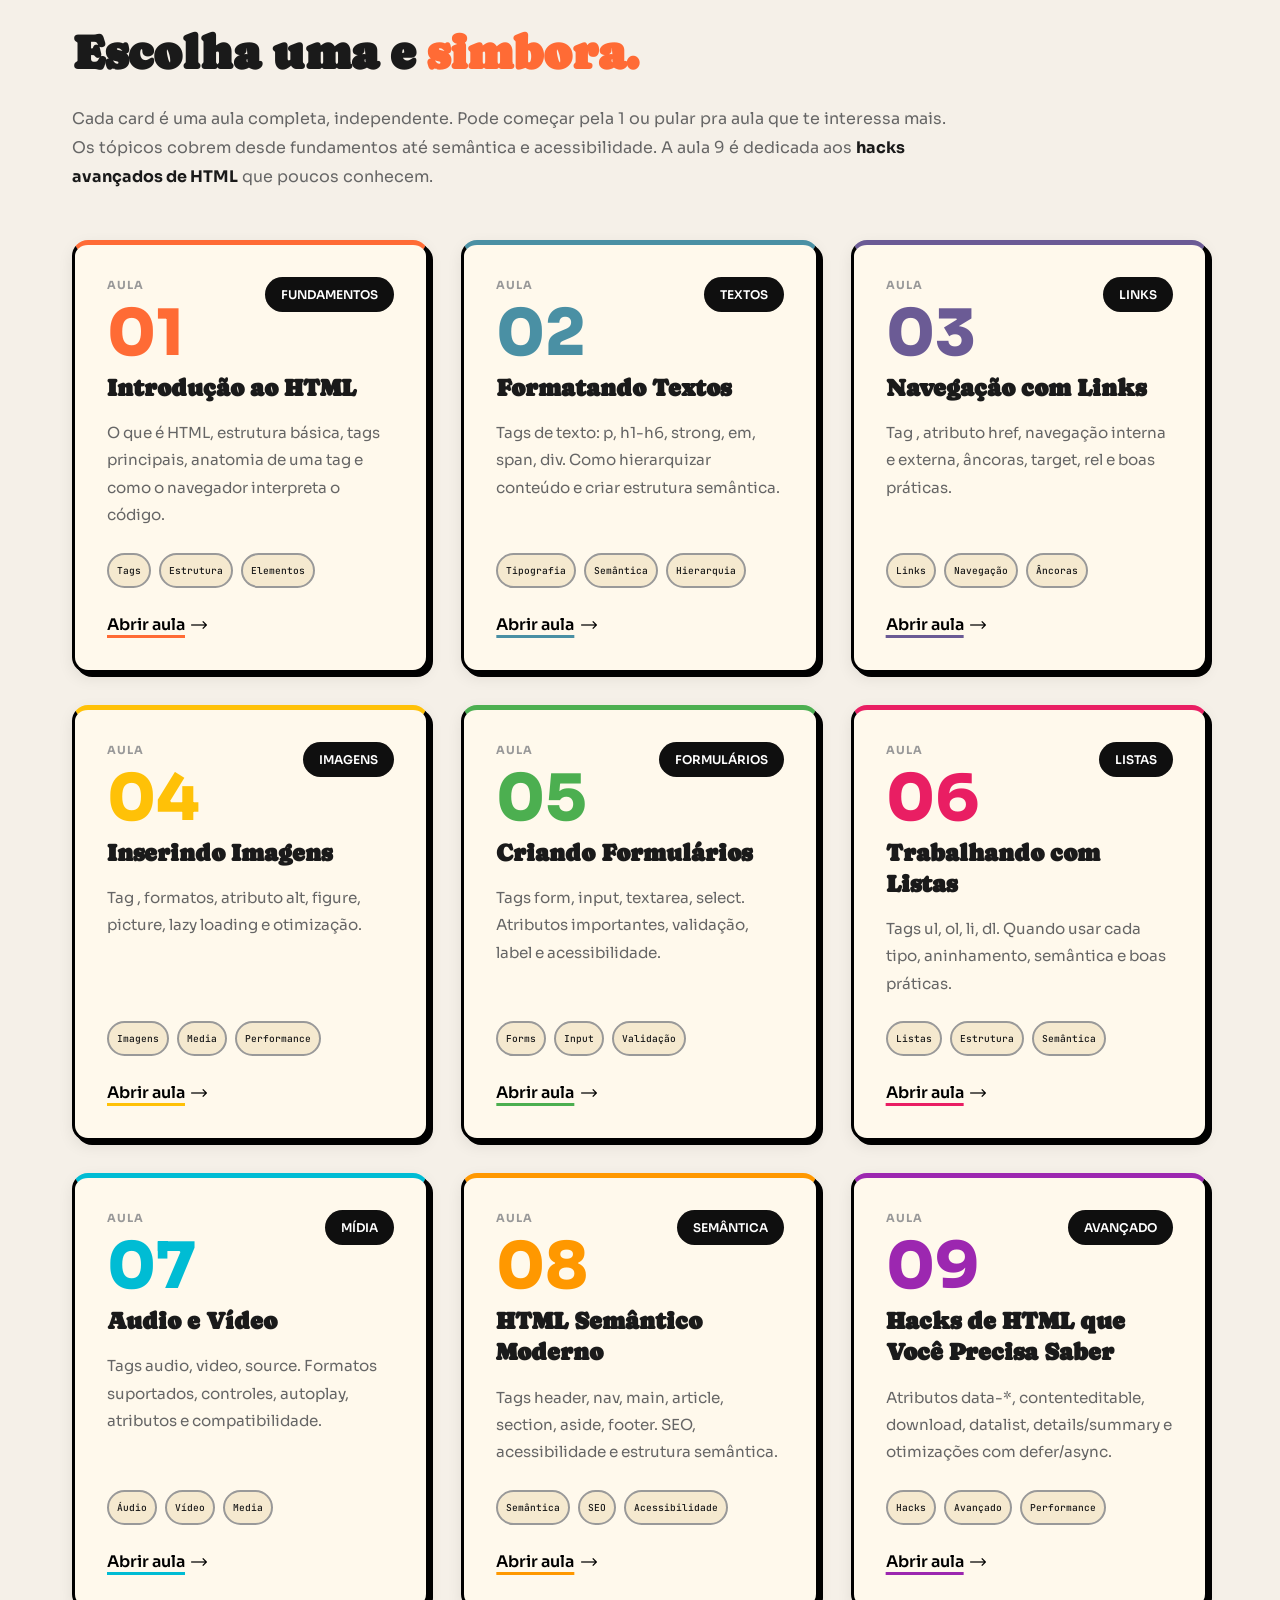
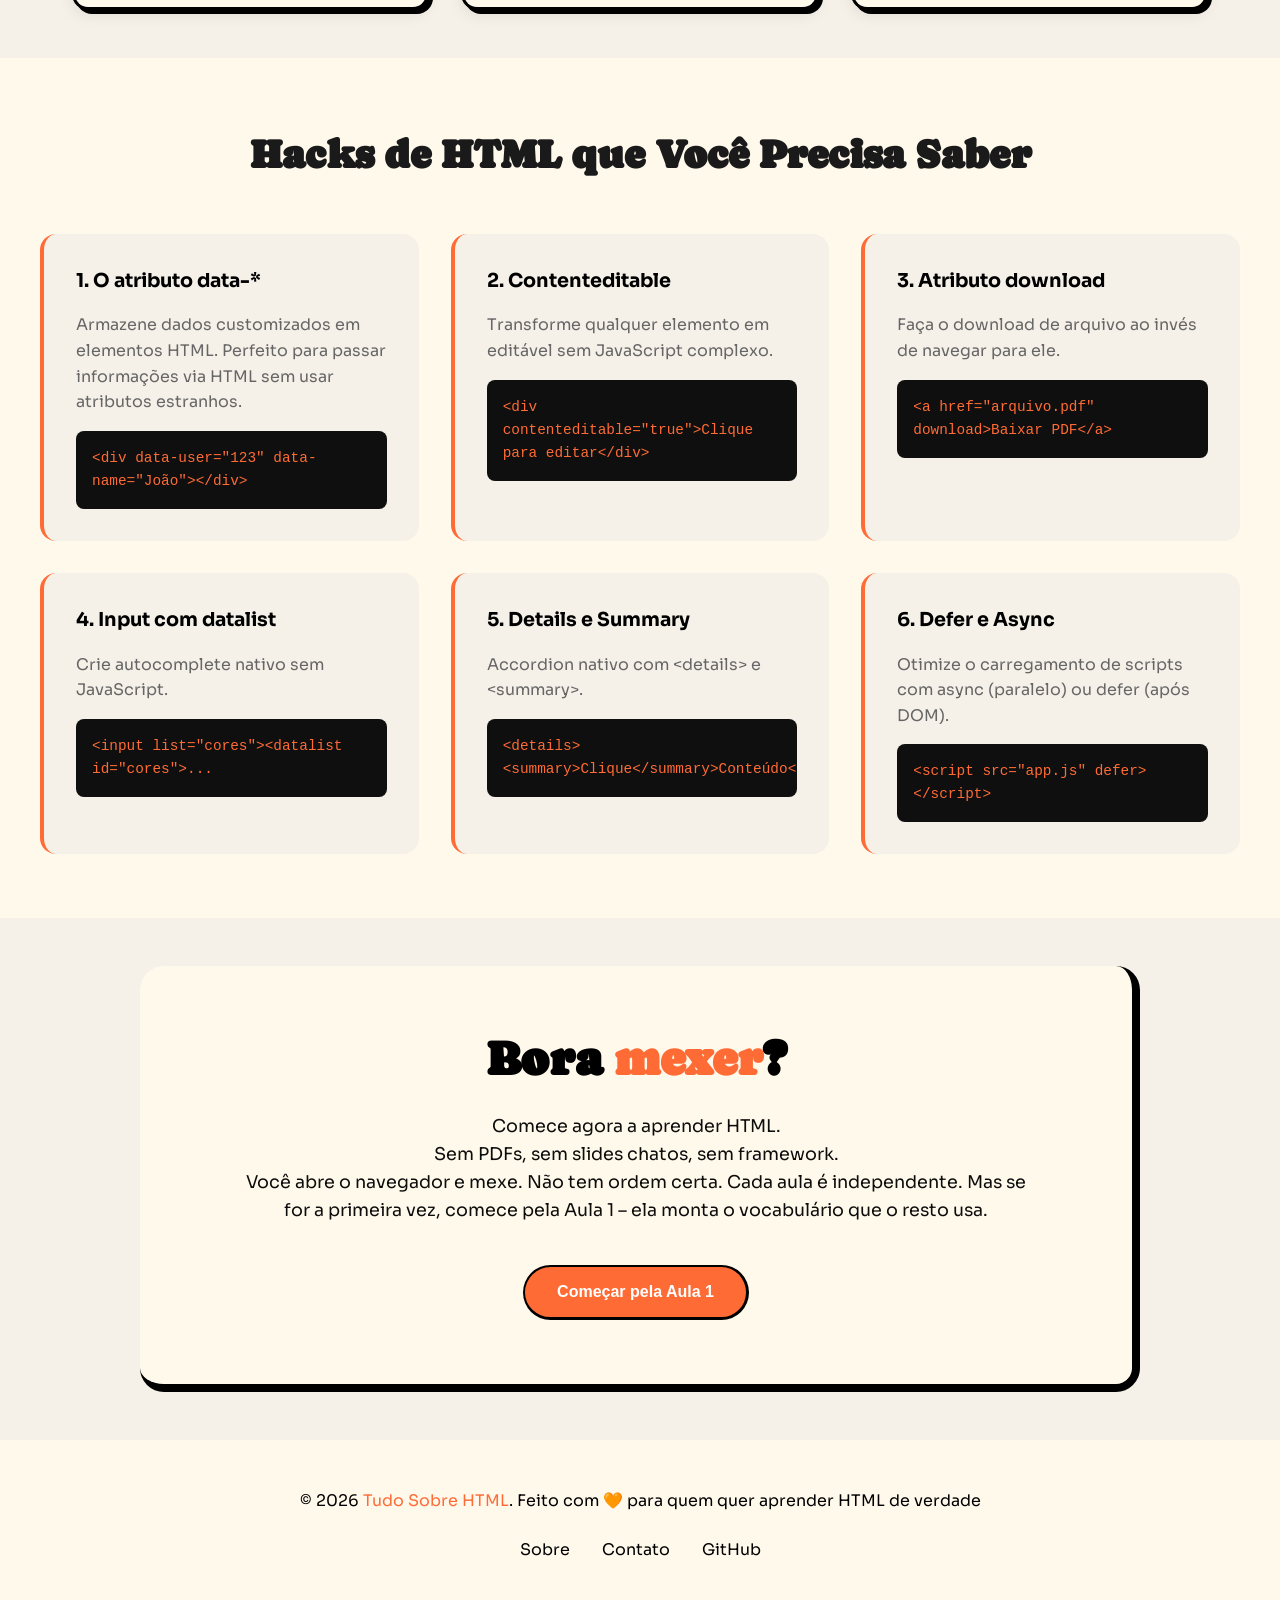
==== commit 8d91d8f8: "feat: add Aula 9 with HTML hacks and enhance navigation and styling" ====
--- a/index.html
+++ b/index.html
@@ -20,7 +20,7 @@
                 <a href="#aulas">Aulas</a>
                 <a href="#hacks">Hacks HTML</a>
                 <a href="#recursos">Recursos</a>
-                <a href="https://github.com" target="_blank">GitHub</a>
+                <a href="https://github.com/rhayssakramer/tudo-sobre-html" target="_blank">GitHub</a>
             </nav>
         </div>
     </header>
@@ -34,7 +34,7 @@
             <!-- STATS COMPACTO -->
             <div class="stats stats-compact">
                 <div class="stat-item">
-                    <span class="stat-number">8</span>
+                    <span class="stat-number">9</span>
                     <span class="stat-label">Aulas</span>
                 </div>
                 <div class="stat-item">
@@ -97,14 +97,14 @@
         <div class="aulas-header">
             <span class="aulas-label">AS AULAS</span>
             <h2>Escolha uma e <span class="destaque">simbora.</span></h2>
-            <p>Cada card é uma aula completa, independente. Pode começar pela 1 ou pular pra aula que te interessa mais. Os tópicos cobrem desde fundamentos até semântica e acessibilidade. As últimas aulas são <strong>revisões práticas</strong> dos 5 pilares principais do HTML: estrutura, formulários, mídia, semântica e performance.</p>
+            <p>Cada card é uma aula completa, independente. Pode começar pela 1 ou pular pra aula que te interessa mais. Os tópicos cobrem desde fundamentos até semântica e acessibilidade. A aula 9 é dedicada aos <strong>hacks avançados de HTML</strong> que poucos conhecem.</p>
         </div>
         <div class="aulas-grid">
             <!-- Cards gerados dinamicamente por JavaScript -->
         </div>
     </section>
 
-    <!-- HACKS HTML -->
+    <!-- CTA -->
     <section class="hacks" id="hacks">
         <h2>Hacks de HTML que Você Precisa Saber</h2>
         <div class="hacks-container">
@@ -143,19 +143,21 @@
 
     <!-- CTA -->
     <section class="cta">
-        <h2>Comece agora a aprender HTML</h2>
-        <p>Sem PDFs, sem slides chatos, sem framework. Você abre no navegador e mexe.</p>
-        <button class="btn btn-primary btn-lg">Ver as aulas</button>
+        <h2>Bora <span class="destaque">mexer</span>?</h2>
+        <p>Comece agora a aprender HTML. <br>Sem PDFs, sem slides chatos, sem framework. <br>Você abre o navegador e mexe. Não tem ordem certa. Cada aula é independente. Mas se for a primeira vez, comece pela Aula 1 – ela monta o vocabulário que o resto usa.</p>
+        <div class="cta-buttons">
+            <button class="btn btn-primary" onclick="document.querySelector('#aulas').scrollIntoView({behavior: 'smooth'})">Começar pela Aula 1</button>
+        </div>
     </section>
 
     <!-- FOOTER -->
     <footer class="footer">
         <div class="footer-content">
-            <p>&copy; 2024 Tudo Sobre HTML. Criado com ❤️ e muito código.</p>
+            <p>&copy; 2026 <a href="https://github.com/rhayssakramer/tudo-sobre-html">Tudo Sobre HTML</a>. Feito com 🧡 para quem quer aprender HTML de verdade</p>
             <div class="footer-links">
-                <a href="#">Sobre</a>
-                <a href="#">Contato</a>
-                <a href="https://github.com" target="_blank">GitHub</a>
+                <a href="#como-funciona">Sobre</a>
+                <a href="https://rhayssakramer.vercel.app/">Contato</a>
+                <a href="https://github.com/rhayssakramer" target="_blank">GitHub</a>
             </div>
         </div>
     </footer>
--- a/css/style.css
+++ b/css/style.css
@@ -463,7 +463,7 @@
 
 /* HACKS SECTION */
 .hacks {
-    background: white;
+    background: #fff9ec;
     margin: 3rem 0;
     padding: 4rem 2rem;
     scroll-margin-top: 100px;
@@ -490,11 +490,12 @@
     padding: 2rem;
     background: var(--light-bg);
     border-radius: var(--border-radius);
-    border-left: 4px solid var(--primary-color);
+    border-left: 4px solid #ff6b35;
 }
 
 .hack-item h4 {
-    color: var(--primary-color);
+    color: black;
+    font-family: 'Sora';
     margin-bottom: 1rem;
     font-size: 1.2rem;
 }
@@ -507,7 +508,7 @@
 .hack-item code {
     display: block;
     background: var(--dark-bg);
-    color: #00ff00;
+    color: #ff6b35;
     padding: 1rem;
     border-radius: 8px;
     font-family: 'Courier New', monospace;
@@ -517,33 +518,79 @@
 
 /* CTA SECTION */
 .cta {
-    background: linear-gradient(135deg, var(--primary-color) 0%, var(--secondary-color) 100%);
+    background: #fff9ec;
+    color: black;
+    padding: 4rem 3rem;
+    text-align: center;
+    margin: 3rem auto;
+    max-width: 1000px;
+    border-radius: 24px;
+    border-right: 8px solid #000;
+    border-bottom: 8px solid #000;
+}
+
+.cta h2 {
+    font-size: 3rem;
+    margin-bottom: 1.5rem;
+    line-height: 1.2;
+    font-weight: 700;
+}
+
+.cta h2 .destaque {
+    color: var(--primary-color);
+}
+
+.cta p {
+    font-size: 1.1rem;
+    margin-bottom: 2.5rem;
+    opacity: 0.95;
+    max-width: 800px;
+    margin-left: auto;
+    margin-right: auto;
+    line-height: 1.6;
+}
+
+.cta-buttons {
+    display: flex;
+    gap: 1.5rem;
+    justify-content: center;
+    flex-wrap: wrap;
+}
+
+.cta .btn {
+    padding: 1rem 2rem;
+    font-size: 1rem;
+    border-radius: 50px;
+}
+
+.cta .btn-primary {
+    background: var(--primary-color);
     color: white;
-    padding: 5rem 2rem;
-    text-align: center;
-    margin: 3rem 0;
-}
-
-.cta h2 {
-    font-size: 2.5rem;
-    margin-bottom: 1rem;
-}
-
-.cta p {
-    font-size: 1.2rem;
-    margin-bottom: 2rem;
-    opacity: 0.9;
-}
-
-.cta .btn-primary {
-    background: white;
-    color: var(--primary-color);
+    border-right: 3px solid #000;
+    border-bottom: 3px solid #000;
+}
+
+.cta .btn-primary:hover {
+    transform: translateY(-3px) translateX(-3px);
+}
+
+.cta .btn-secondary {
+    background: transparent;
+    color: white;
+    border: 2px solid white;
+    border-right: 3px solid #000;
+    border-bottom: 3px solid #000;
+}
+
+.cta .btn-secondary:hover {
+    background: rgba(255, 255, 255, 0.1);
+    transform: translateY(-3px) translateX(-3px);
 }
 
 /* FOOTER */
 .footer {
-    background: var(--text-dark);
-    color: white;
+    background: #fff9ec;
+    color: black;
     padding: 3rem 2rem;
     text-align: center;
 }
@@ -553,6 +600,11 @@
     margin: 0 auto;
 }
 
+.footer-content a{
+    text-decoration: none;
+    color: #ff6b35;
+}
+
 .footer-links {
     display: flex;
     justify-content: center;
@@ -561,7 +613,7 @@
 }
 
 .footer-links a {
-    color: white;
+    color: black;
     text-decoration: none;
     transition: color 0.3s;
 }
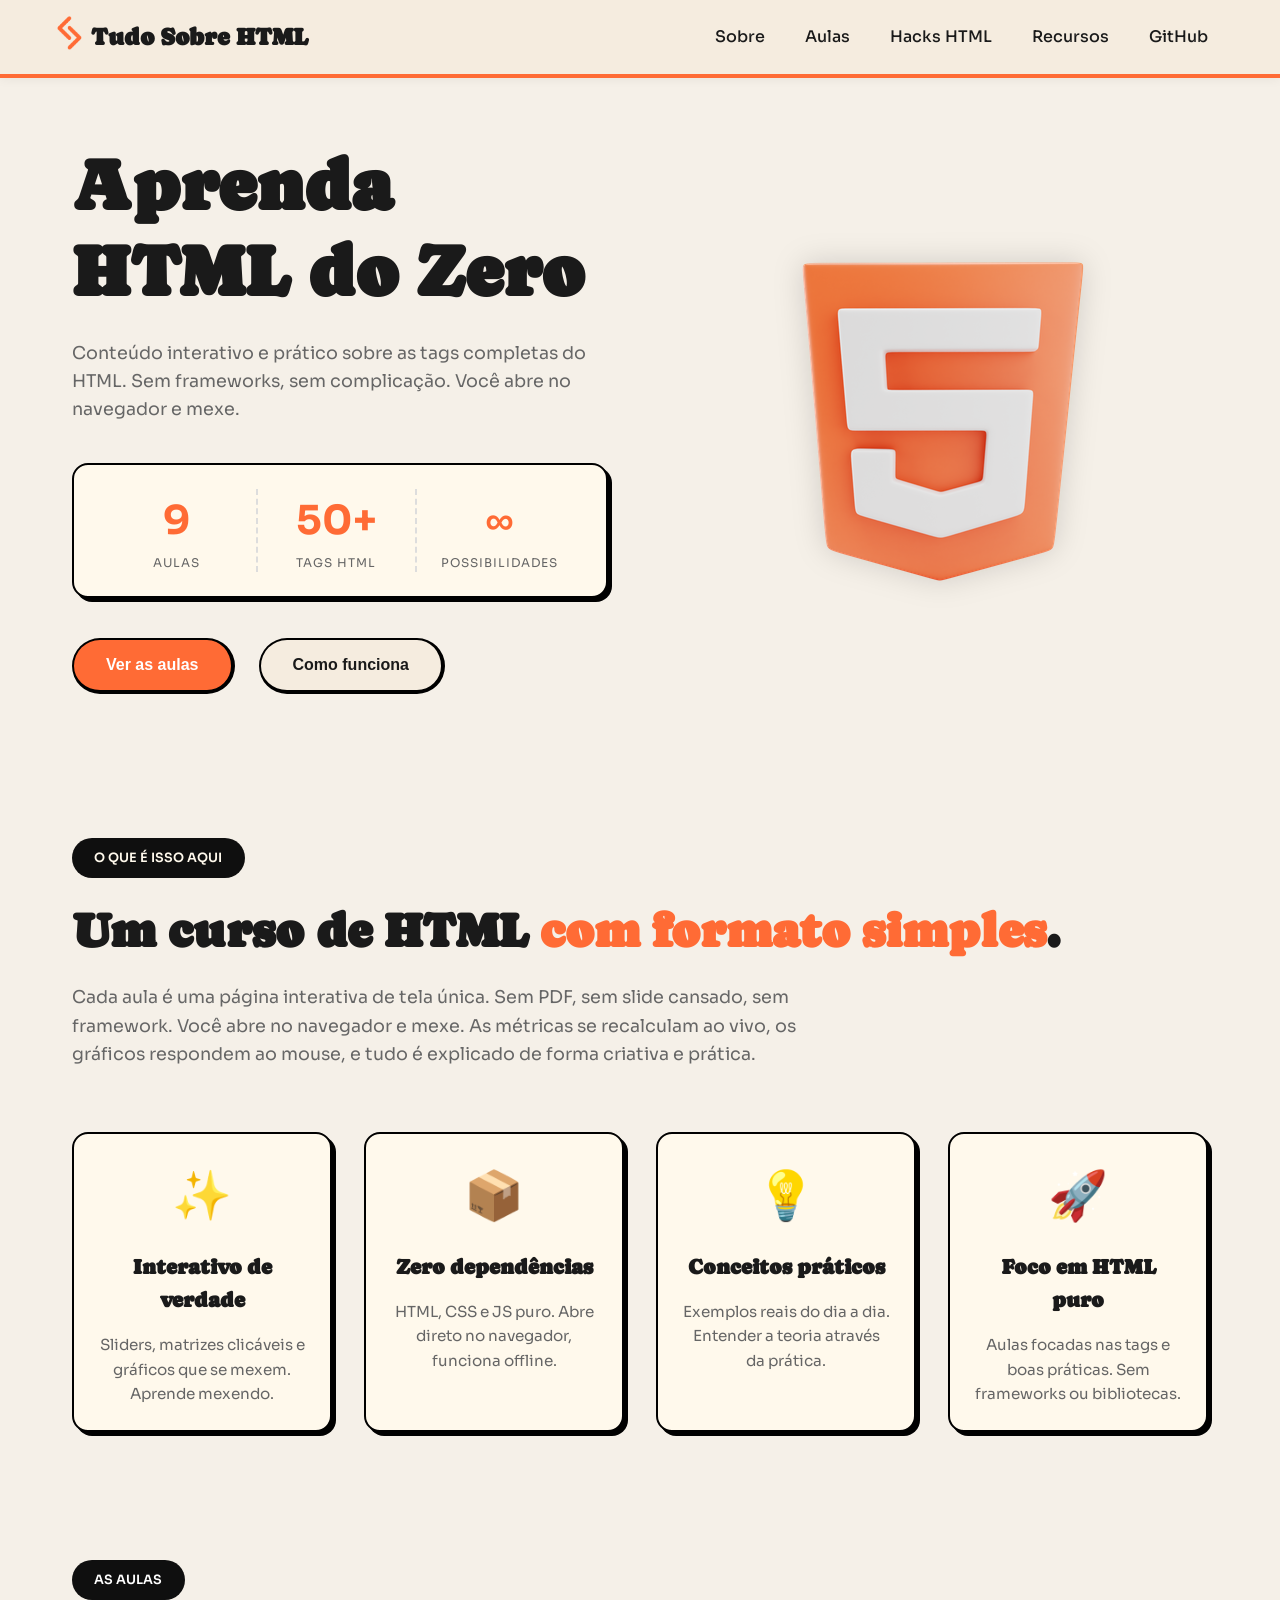
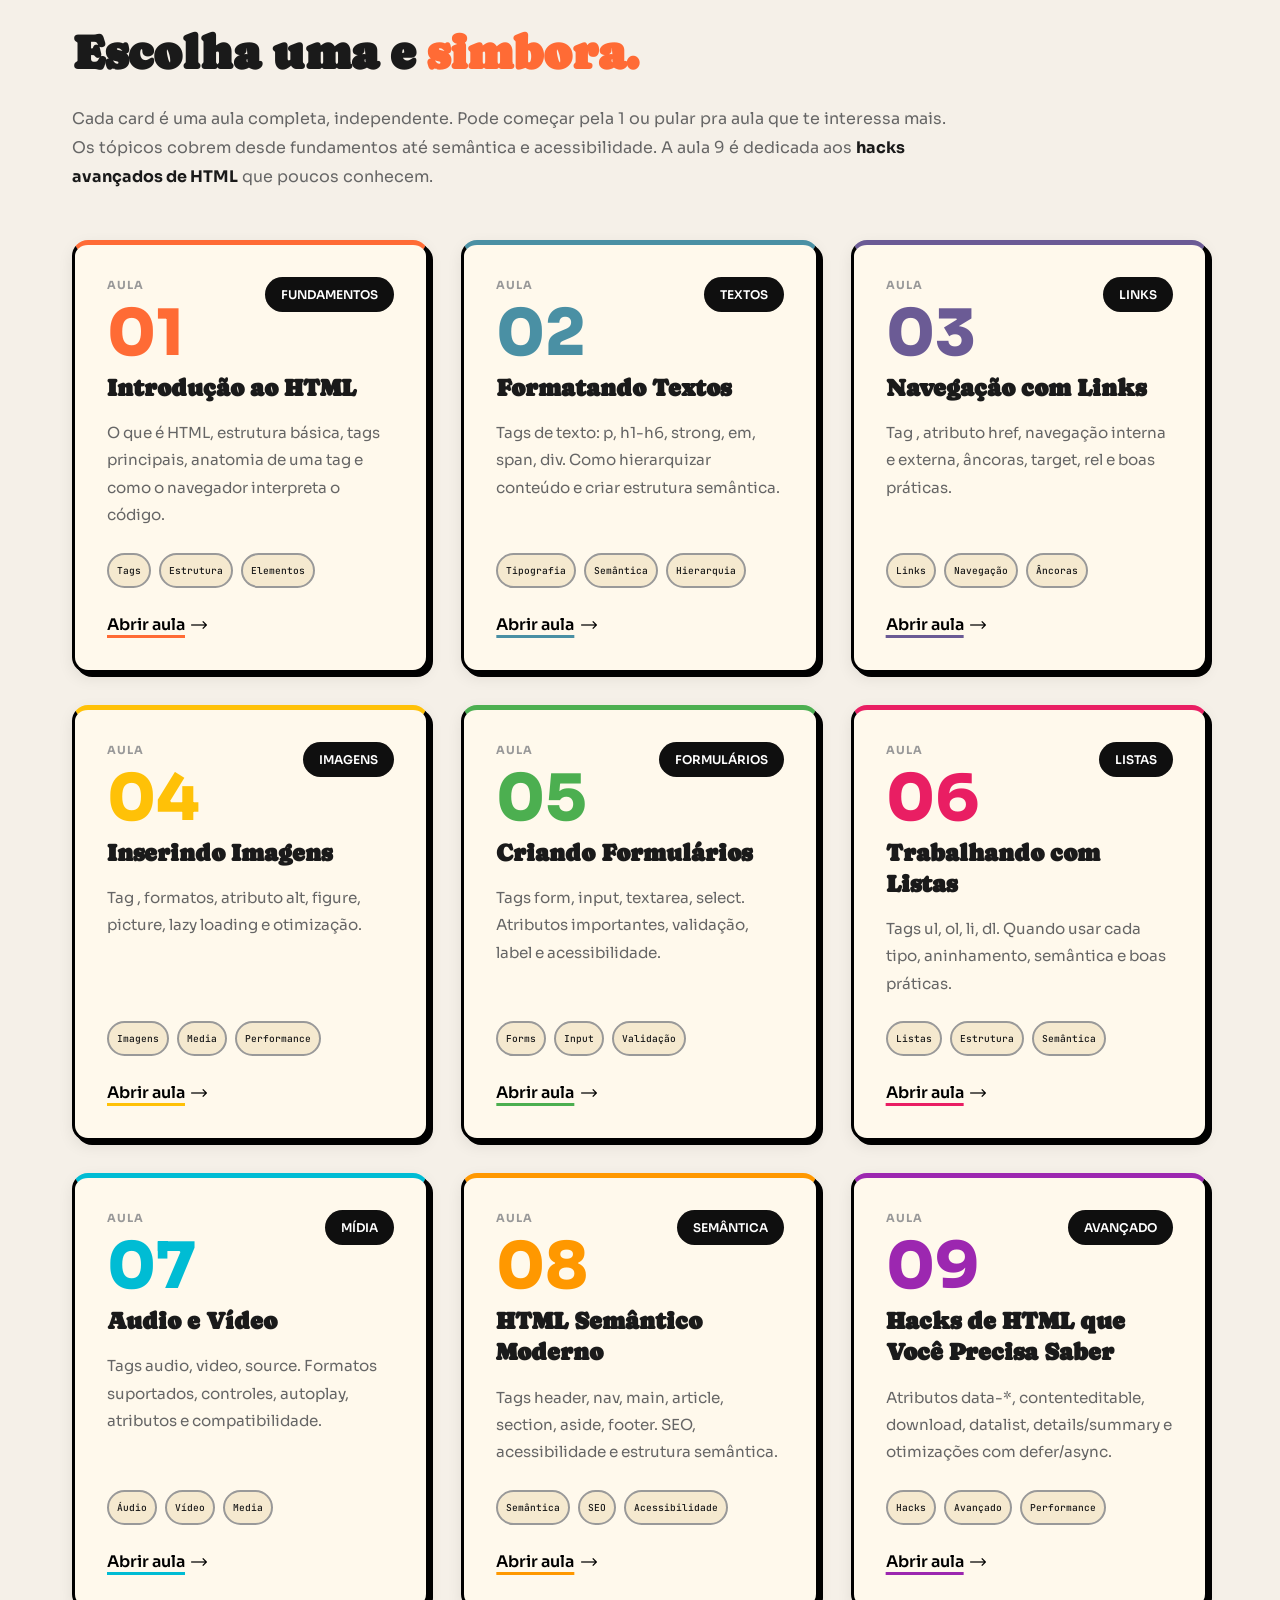
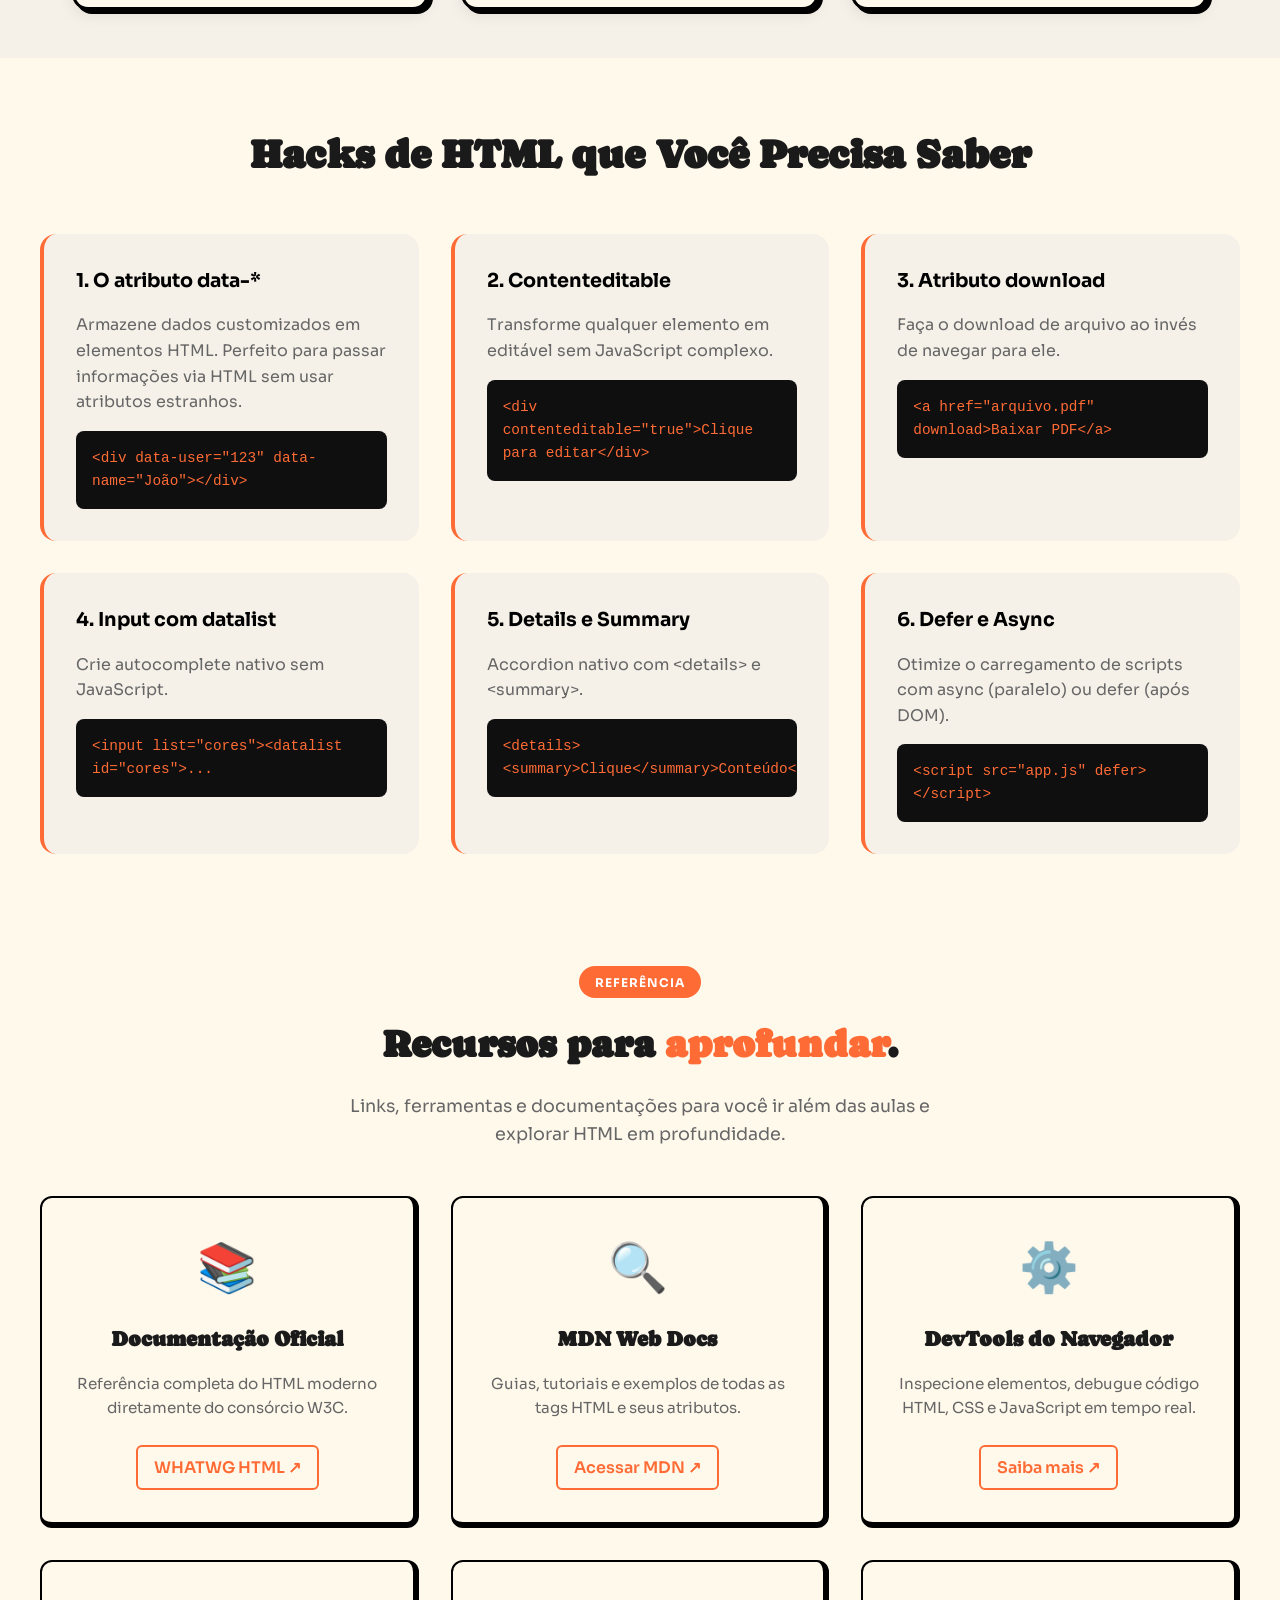
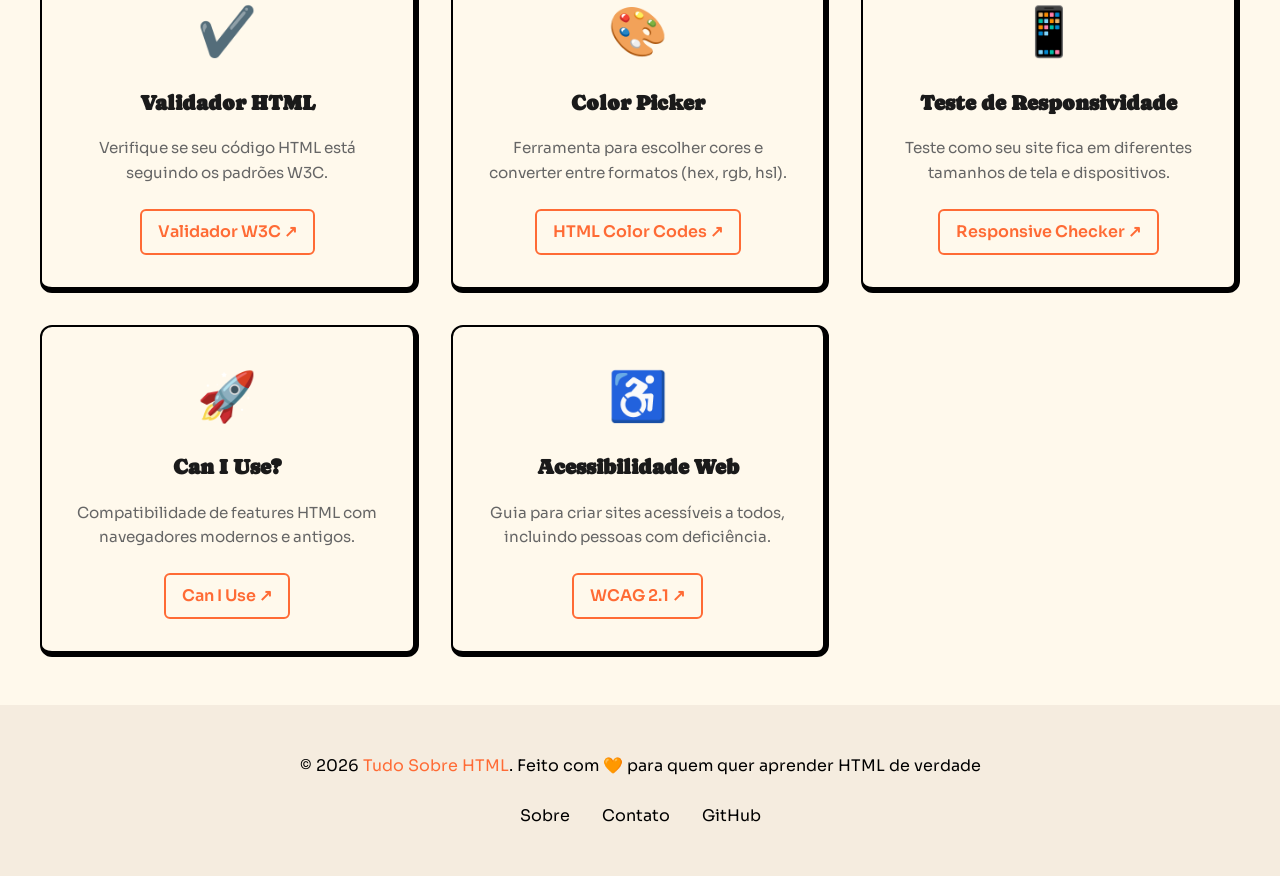
==== commit ab4f7ef0: "feat: add Recursos section with various HTML learning tools and references" ====
--- a/index.html
+++ b/index.html
@@ -141,12 +141,70 @@
         </div>
     </section>
 
-    <!-- CTA -->
-    <section class="cta">
-        <h2>Bora <span class="destaque">mexer</span>?</h2>
-        <p>Comece agora a aprender HTML. <br>Sem PDFs, sem slides chatos, sem framework. <br>Você abre o navegador e mexe. Não tem ordem certa. Cada aula é independente. Mas se for a primeira vez, comece pela Aula 1 – ela monta o vocabulário que o resto usa.</p>
-        <div class="cta-buttons">
-            <button class="btn btn-primary" onclick="document.querySelector('#aulas').scrollIntoView({behavior: 'smooth'})">Começar pela Aula 1</button>
+    <!-- RECURSOS -->
+    <section class="recursos" id="recursos">
+        <div class="recursos-header">
+            <span class="recursos-label">REFERÊNCIA</span>
+            <h2>Recursos para <span class="destaque">aprofundar</span>.</h2>
+            <p>Links, ferramentas e documentações para você ir além das aulas e explorar HTML em profundidade.</p>
+        </div>
+
+        <div class="recursos-grid">
+            <div class="recurso-card">
+                <div class="recurso-icon">📚</div>
+                <h3>Documentação Oficial</h3>
+                <p>Referência completa do HTML moderno diretamente do consórcio W3C.</p>
+                <a href="https://html.spec.whatwg.org/" target="_blank" class="recurso-link">WHATWG HTML ↗</a>
+            </div>
+
+            <div class="recurso-card">
+                <div class="recurso-icon">🔍</div>
+                <h3>MDN Web Docs</h3>
+                <p>Guias, tutoriais e exemplos de todas as tags HTML e seus atributos.</p>
+                <a href="https://developer.mozilla.org/pt-BR/docs/Web/HTML" target="_blank" class="recurso-link">Acessar MDN ↗</a>
+            </div>
+
+            <div class="recurso-card">
+                <div class="recurso-icon">⚙️</div>
+                <h3>DevTools do Navegador</h3>
+                <p>Inspecione elementos, debugue código HTML, CSS e JavaScript em tempo real.</p>
+                <a href="https://developer.mozilla.org/pt-BR/docs/Learn/Common_questions/Tools_and_setup/What_are_browser_developer_tools" target="_blank" class="recurso-link">Saiba mais ↗</a>
+            </div>
+
+            <div class="recurso-card">
+                <div class="recurso-icon">✔️</div>
+                <h3>Validador HTML</h3>
+                <p>Verifique se seu código HTML está seguindo os padrões W3C.</p>
+                <a href="https://validator.w3.org/" target="_blank" class="recurso-link">Validador W3C ↗</a>
+            </div>
+
+            <div class="recurso-card">
+                <div class="recurso-icon">🎨</div>
+                <h3>Color Picker</h3>
+                <p>Ferramenta para escolher cores e converter entre formatos (hex, rgb, hsl).</p>
+                <a href="https://htmlcolorcodes.com/" target="_blank" class="recurso-link">HTML Color Codes ↗</a>
+            </div>
+
+            <div class="recurso-card">
+                <div class="recurso-icon">📱</div>
+                <h3>Teste de Responsividade</h3>
+                <p>Teste como seu site fica em diferentes tamanhos de tela e dispositivos.</p>
+                <a href="https://responsivedesignchecker.com/" target="_blank" class="recurso-link">Responsive Checker ↗</a>
+            </div>
+
+            <div class="recurso-card">
+                <div class="recurso-icon">🚀</div>
+                <h3>Can I Use?</h3>
+                <p>Compatibilidade de features HTML com navegadores modernos e antigos.</p>
+                <a href="https://caniuse.com/" target="_blank" class="recurso-link">Can I Use ↗</a>
+            </div>
+
+            <div class="recurso-card">
+                <div class="recurso-icon">♿</div>
+                <h3>Acessibilidade Web</h3>
+                <p>Guia para criar sites acessíveis a todos, incluindo pessoas com deficiência.</p>
+                <a href="https://www.w3.org/WAI/WCAG21/quickref/pt-BR/" target="_blank" class="recurso-link">WCAG 2.1 ↗</a>
+            </div>
         </div>
     </section>
 
--- a/css/style.css
+++ b/css/style.css
@@ -464,7 +464,7 @@
 /* HACKS SECTION */
 .hacks {
     background: #fff9ec;
-    margin: 3rem 0;
+    margin: 3rem 0 0 0;
     padding: 4rem 2rem;
     scroll-margin-top: 100px;
 }
@@ -516,80 +516,9 @@
     overflow-x: auto;
 }
 
-/* CTA SECTION */
-.cta {
-    background: #fff9ec;
-    color: black;
-    padding: 4rem 3rem;
-    text-align: center;
-    margin: 3rem auto;
-    max-width: 1000px;
-    border-radius: 24px;
-    border-right: 8px solid #000;
-    border-bottom: 8px solid #000;
-}
-
-.cta h2 {
-    font-size: 3rem;
-    margin-bottom: 1.5rem;
-    line-height: 1.2;
-    font-weight: 700;
-}
-
-.cta h2 .destaque {
-    color: var(--primary-color);
-}
-
-.cta p {
-    font-size: 1.1rem;
-    margin-bottom: 2.5rem;
-    opacity: 0.95;
-    max-width: 800px;
-    margin-left: auto;
-    margin-right: auto;
-    line-height: 1.6;
-}
-
-.cta-buttons {
-    display: flex;
-    gap: 1.5rem;
-    justify-content: center;
-    flex-wrap: wrap;
-}
-
-.cta .btn {
-    padding: 1rem 2rem;
-    font-size: 1rem;
-    border-radius: 50px;
-}
-
-.cta .btn-primary {
-    background: var(--primary-color);
-    color: white;
-    border-right: 3px solid #000;
-    border-bottom: 3px solid #000;
-}
-
-.cta .btn-primary:hover {
-    transform: translateY(-3px) translateX(-3px);
-}
-
-.cta .btn-secondary {
-    background: transparent;
-    color: white;
-    border: 2px solid white;
-    border-right: 3px solid #000;
-    border-bottom: 3px solid #000;
-}
-
-.cta .btn-secondary:hover {
-    background: rgba(255, 255, 255, 0.1);
-    transform: translateY(-3px) translateX(-3px);
-}
-
 /* FOOTER */
 .footer {
-    background: #fff9ec;
+    background: #f5ecdf;
     color: black;
     padding: 3rem 2rem;
     text-align: center;
@@ -620,6 +549,111 @@
 
 .footer-links a:hover {
     color: var(--primary-color);
+}
+
+/* RECURSOS */
+.recursos {
+    background: #fff9ec;
+    width: 100%;
+    padding: 3rem 2rem;    
+    scroll-margin-top: 100px;}
+
+.recursos > * {
+    max-width: 1200px;
+    margin: 0 auto;
+}
+
+.recursos-header {
+    text-align: center;
+    margin-bottom: 3rem;
+    max-width: 1200px;
+    margin-left: auto;
+    margin-right: auto;
+}
+
+.recursos-label {
+    display: inline-block;
+    background: var(--primary-color);
+    color: white;
+    padding: 0.4rem 1rem;
+    border-radius: 50px;
+    font-size: 0.75rem;
+    font-weight: 700;
+    letter-spacing: 1px;
+    margin-bottom: 1rem;
+}
+
+.recursos-header h2 {
+    font-family: 'Caprasimo', serif;
+    font-size: 2.4rem;
+    margin-bottom: 1rem;
+}
+
+.recursos-header p {
+    font-size: 1.1rem;
+    color: var(--text-light);
+    max-width: 600px;
+    margin: 0 auto;
+}
+
+.recursos-grid {
+    display: grid;
+    grid-template-columns: repeat(auto-fit, minmax(280px, 1fr));
+    gap: 2rem;
+}
+
+.recurso-card {
+    background: #fff9ec;
+    padding: 2rem;
+    border-radius: 12px;
+    border: 2px solid black;
+    border-right: 6px solid #000;
+    border-bottom: 6px solid #000;
+    transition: all 0.3s ease;
+    text-align: center;
+}
+
+.recurso-card:hover {
+    border-color: var(--primary-color);
+    box-shadow: 0 8px 24px rgba(0, 0, 0, 0.1);
+    transform: translateY(-4px);
+}
+
+.recurso-icon {
+    font-size: 3rem;
+    margin-bottom: 1rem;
+    display: block;
+}
+
+.recurso-card h3 {
+    font-size: 1.3rem;
+    margin-bottom: 1rem;
+    color: var(--text-dark);
+    font-weight: 700;
+}
+
+.recurso-card p {
+    font-size: 0.95rem;
+    color: var(--text-light);
+    margin-bottom: 1.5rem;
+    line-height: 1.6;
+}
+
+.recurso-link {
+    display: inline-block;
+    color: var(--primary-color);
+    text-decoration: none;
+    font-weight: 600;
+    padding: 0.5rem 1rem;
+    border: 2px solid var(--primary-color);
+    border-radius: 6px;
+    transition: all 0.3s ease;
+}
+
+.recurso-link:hover {
+    background: var(--primary-color);
+    color: white;
+    transform: translateX(4px);
 }
 
 /* RESPONSIVO */
@@ -666,4 +700,13 @@
     .hacks-container {
         grid-template-columns: 1fr;
     }
-}
+
+    .recursos-header h2 {
+        font-size: 1.8rem;
+    }
+
+    .recursos-grid {
+        grid-template-columns: 1fr;
+        gap: 1.5rem;
+    }
+}
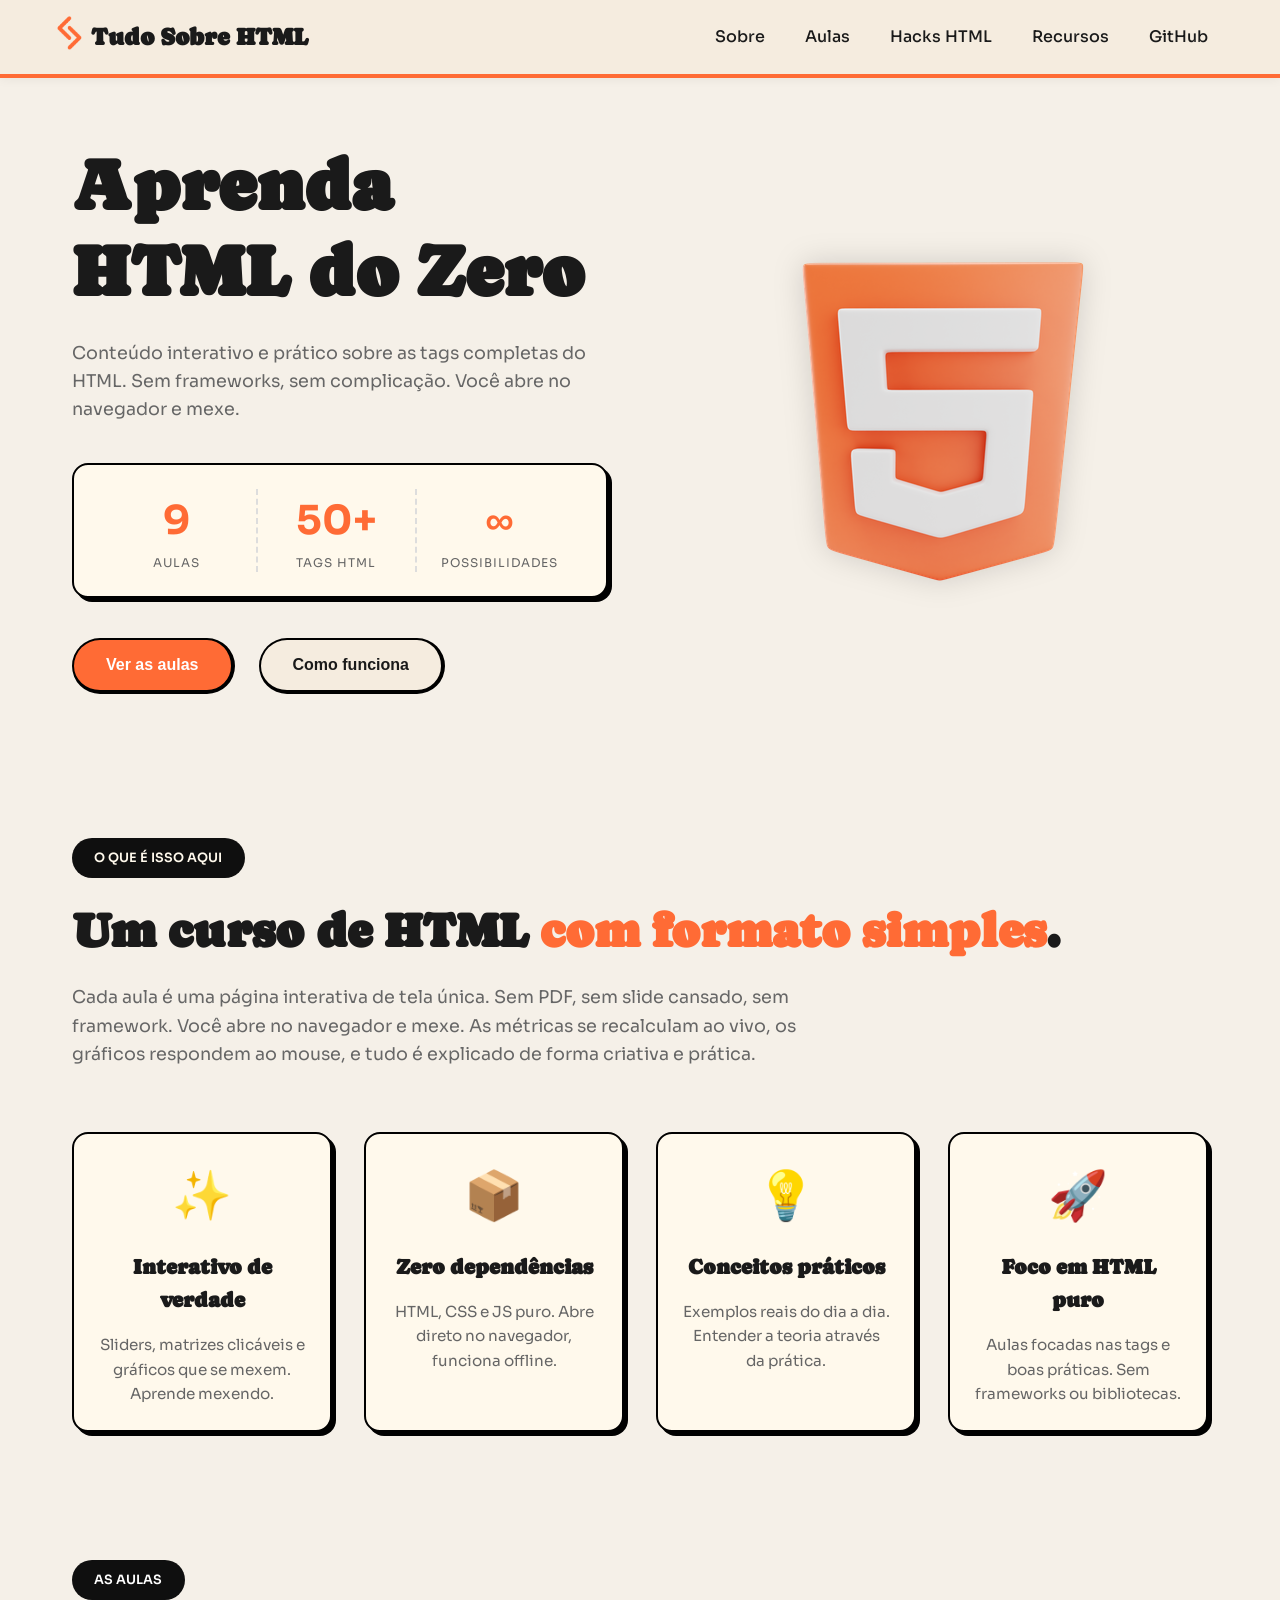
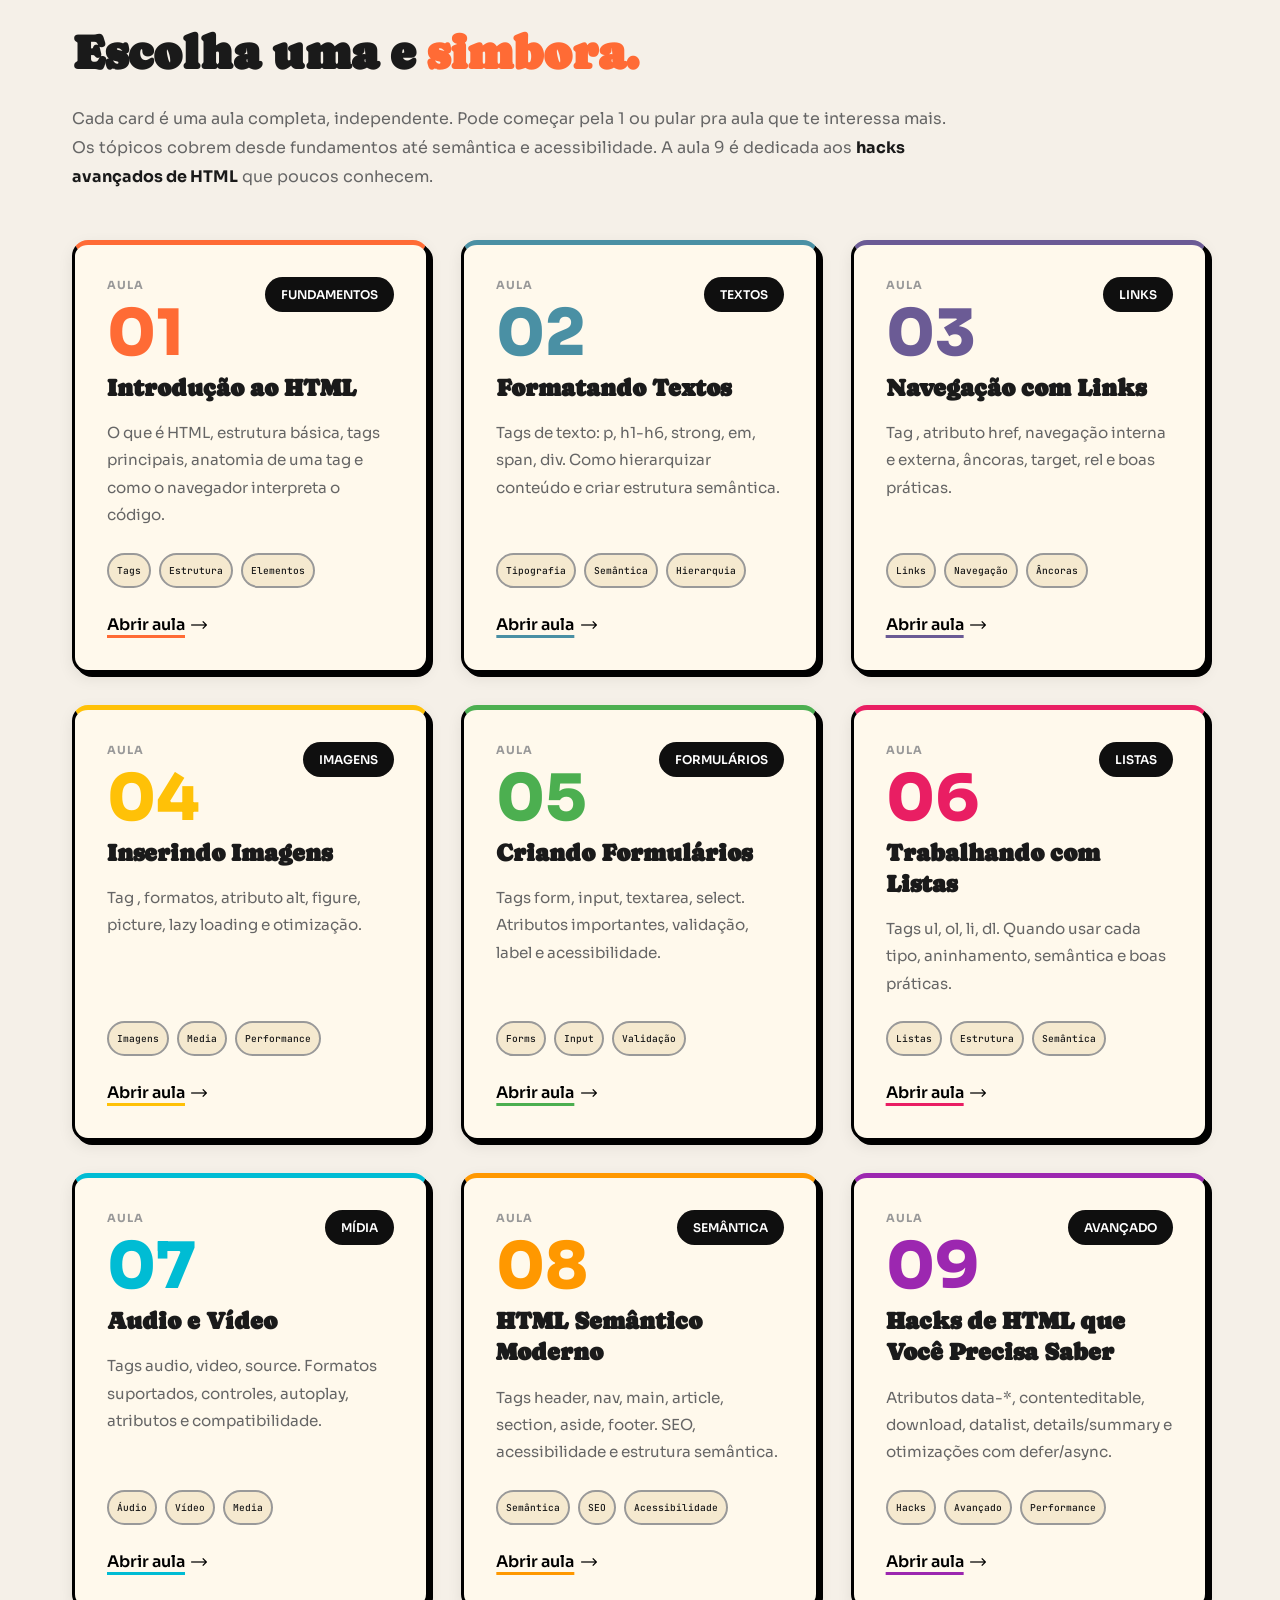
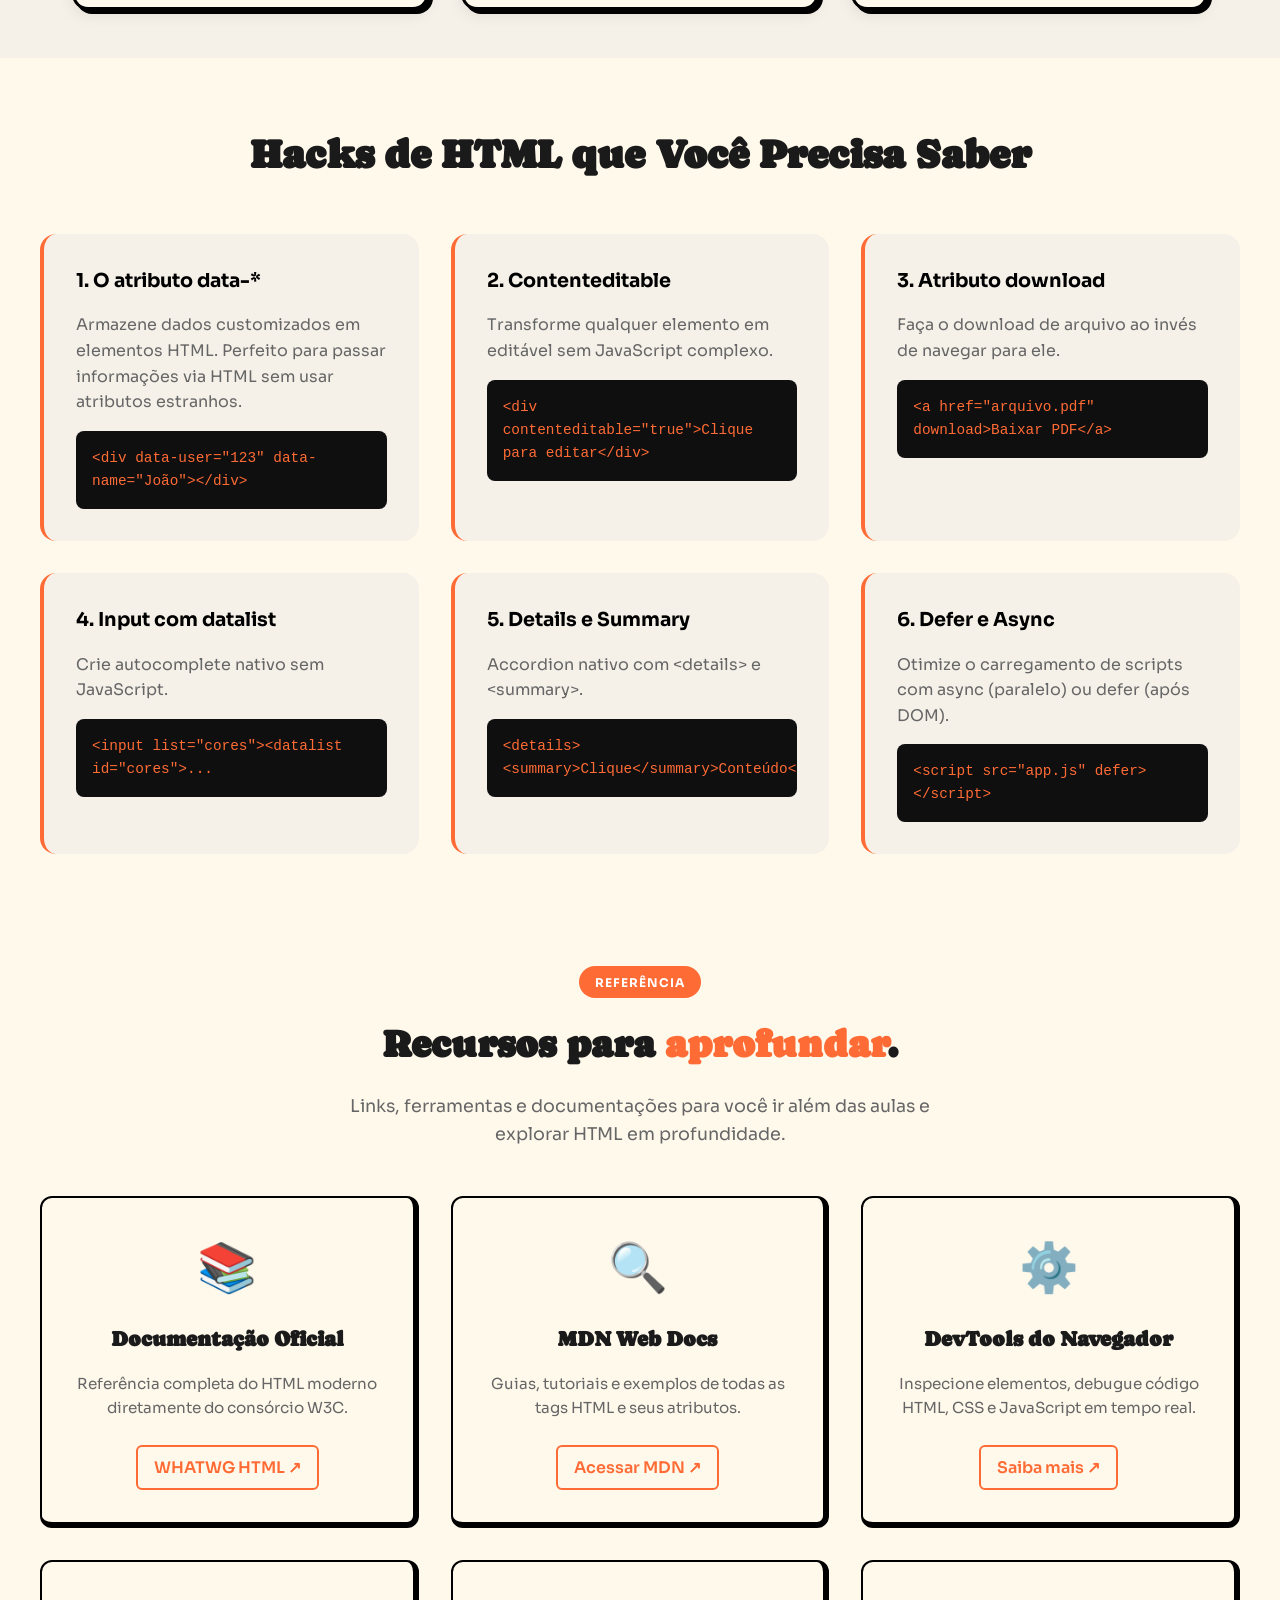
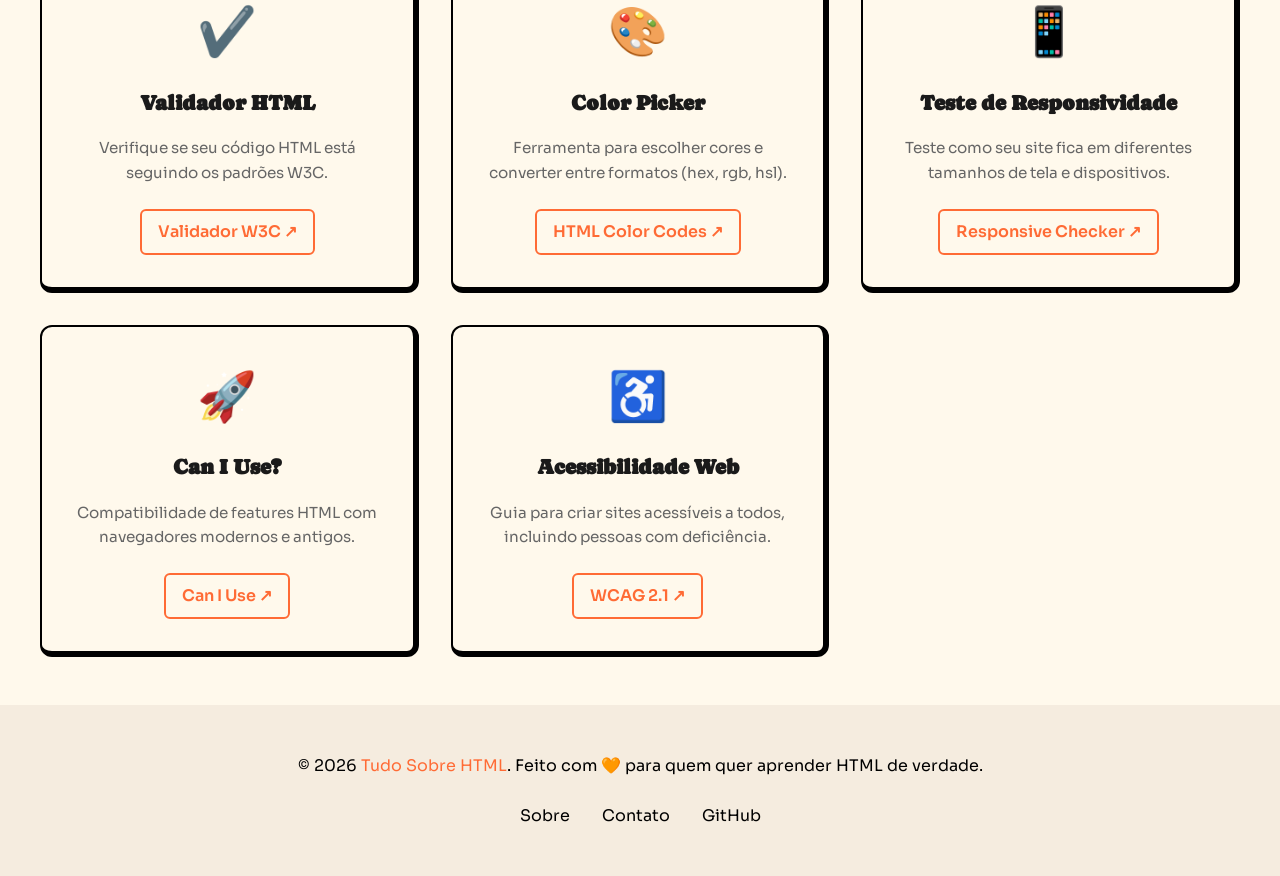
==== commit 5ee2e896: "feat: add smooth scrolling, header shadow, and scroll-to-top button functionality - Implemented smoo" ====
--- a/index.html
+++ b/index.html
@@ -211,7 +211,7 @@
     <!-- FOOTER -->
     <footer class="footer">
         <div class="footer-content">
-            <p>&copy; 2026 <a href="https://github.com/rhayssakramer/tudo-sobre-html">Tudo Sobre HTML</a>. Feito com 🧡 para quem quer aprender HTML de verdade</p>
+            <p>&copy; 2026 <a href="https://github.com/rhayssakramer/tudo-sobre-html">Tudo Sobre HTML</a>. Feito com 🧡 para quem quer aprender HTML de verdade.</p>
             <div class="footer-links">
                 <a href="#como-funciona">Sobre</a>
                 <a href="https://rhayssakramer.vercel.app/">Contato</a>
@@ -220,6 +220,11 @@
         </div>
     </footer>
 
+    <!-- BOTÃO VOLTAR AO TOPO -->
+    <a href="#" class="scroll-to-top" id="scrollToTop">
+        <img src="./img/next.png" alt="↑">
+    </a>
+
     <script src="js/aulas.js"></script>
     <script src="js/script.js"></script>
 </body>
--- a/css/style.css
+++ b/css/style.css
@@ -551,6 +551,48 @@
     color: var(--primary-color);
 }
 
+/* SCROLL TO TOP BUTTON */
+.scroll-to-top {
+    position: fixed;
+    bottom: 2rem;
+    right: 2rem;
+    width: 50px;
+    height: 50px;
+    background: var(--primary-color);
+    border-radius: 50%;
+    display: flex;
+    align-items: center;
+    justify-content: center;
+    box-shadow: 0 4px 12px rgba(255, 107, 53, 0.3);
+    opacity: 0;
+    visibility: hidden;
+    transform: translateY(20px);
+    transition: all 0.3s ease;
+    z-index: 99;
+    cursor: pointer;
+    border: none;
+    text-decoration: none;
+}
+
+.scroll-to-top img {
+    width: 24px;
+    height: 24px;
+
+    filter: brightness(0) invert(1);
+}
+
+.scroll-to-top.visible {
+    opacity: 1;
+    visibility: visible;
+    transform: translateY(0);
+}
+
+.scroll-to-top:hover {
+    background: #ff5722;
+    box-shadow: 0 6px 16px rgba(255, 107, 53, 0.4);
+    transform: translateY(-5px);
+}
+
 /* RECURSOS */
 .recursos {
     background: #fff9ec;
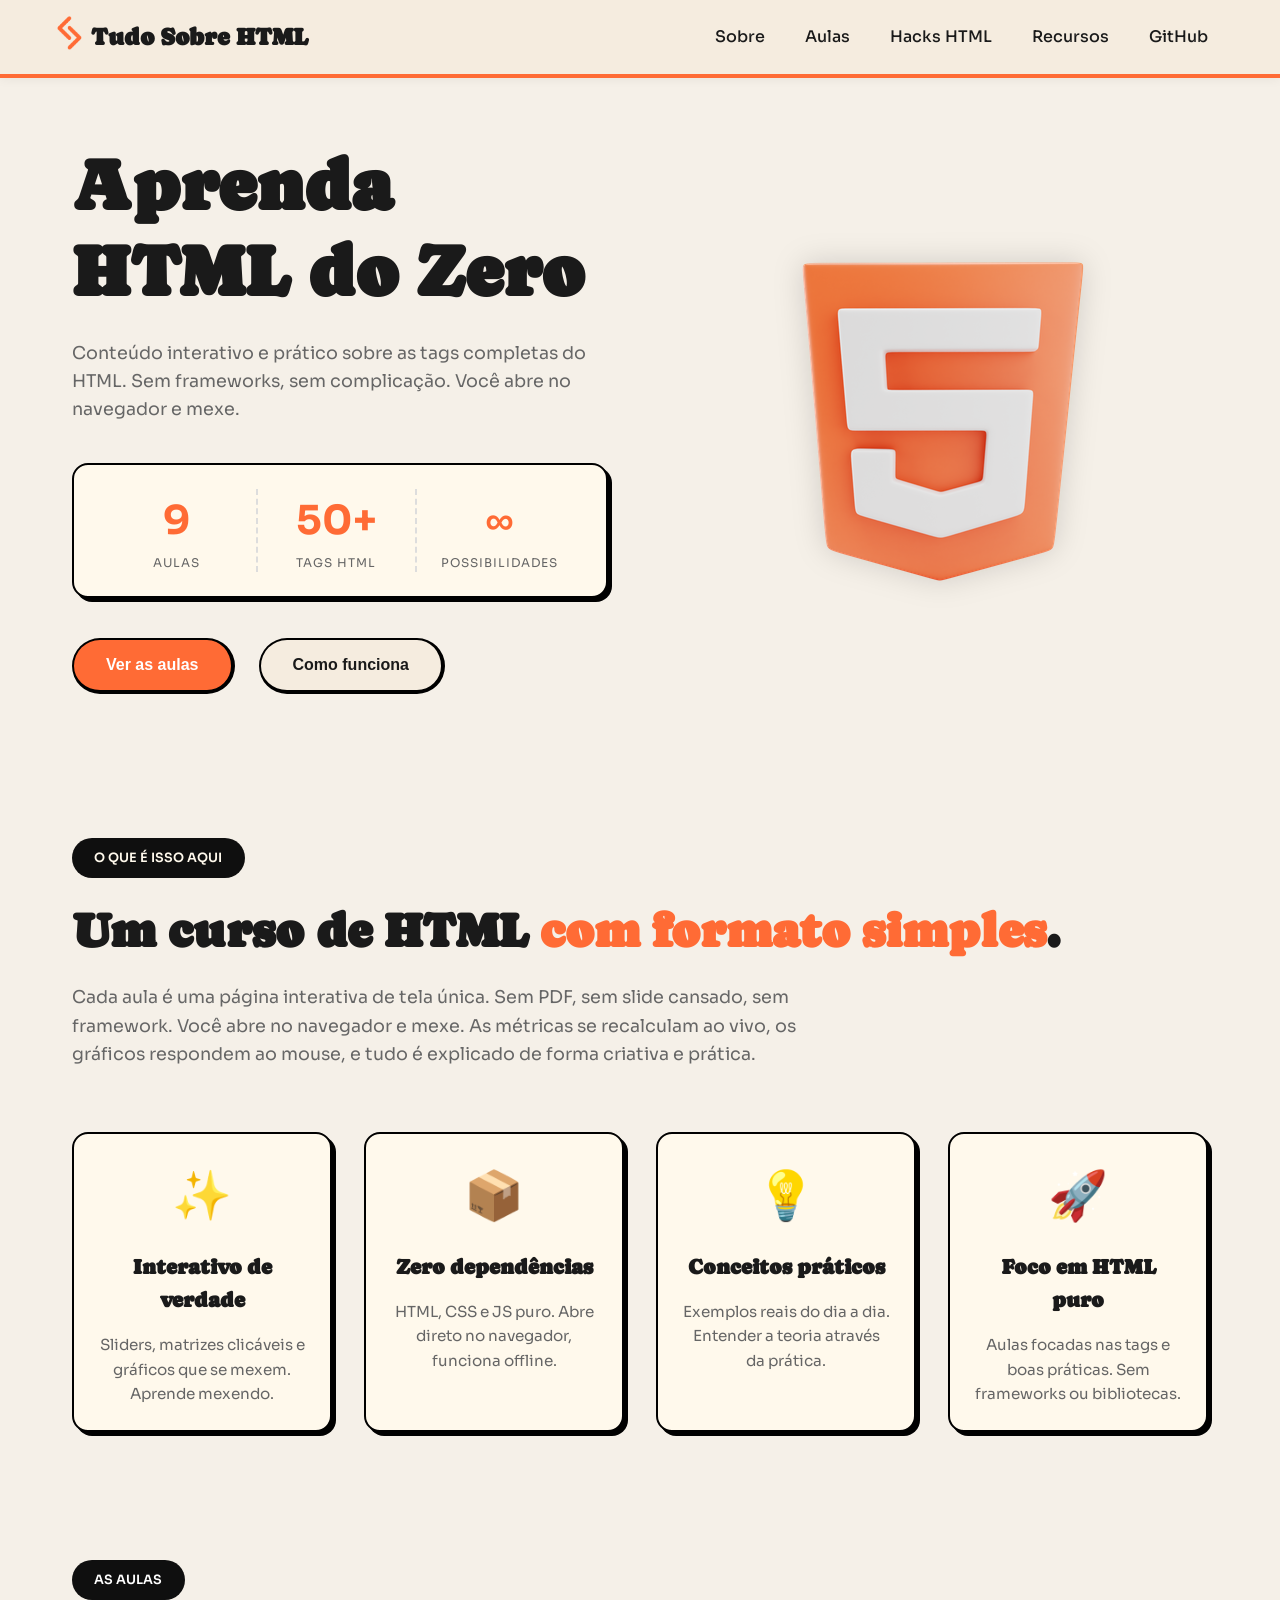
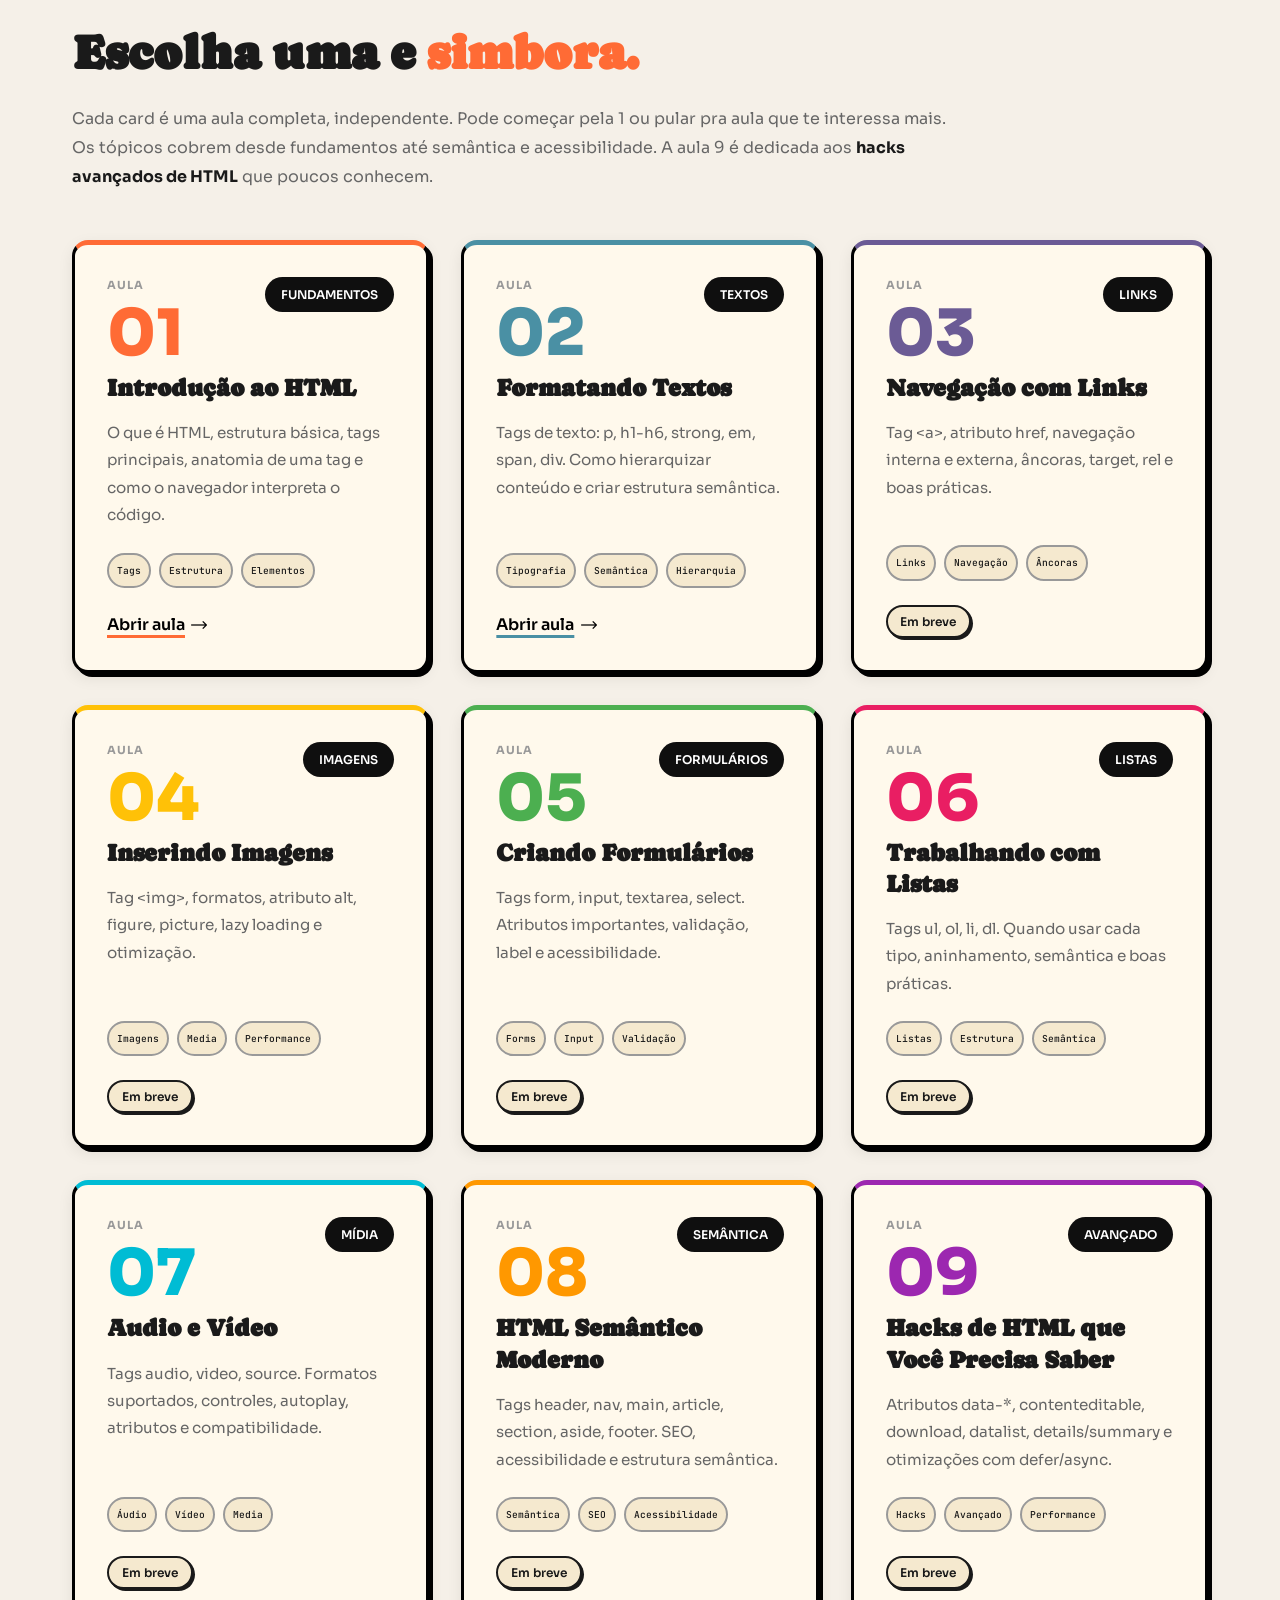
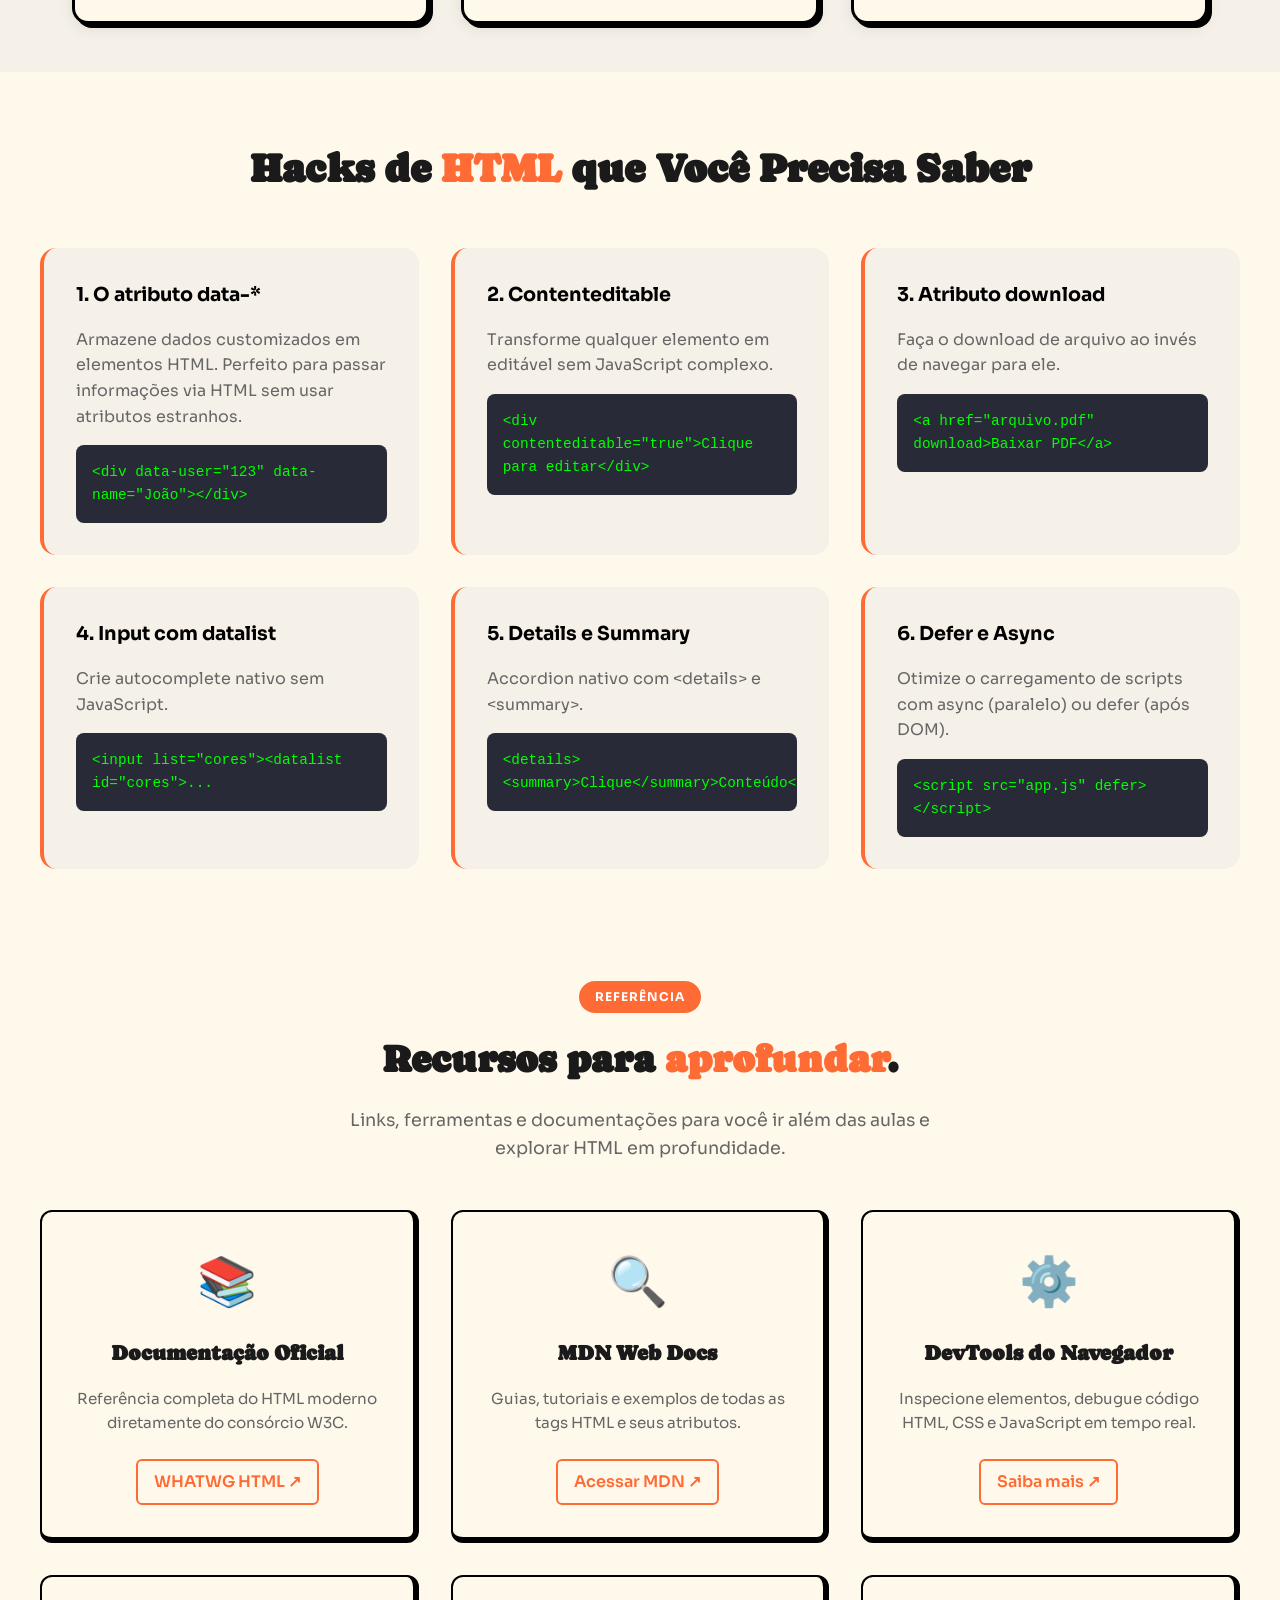
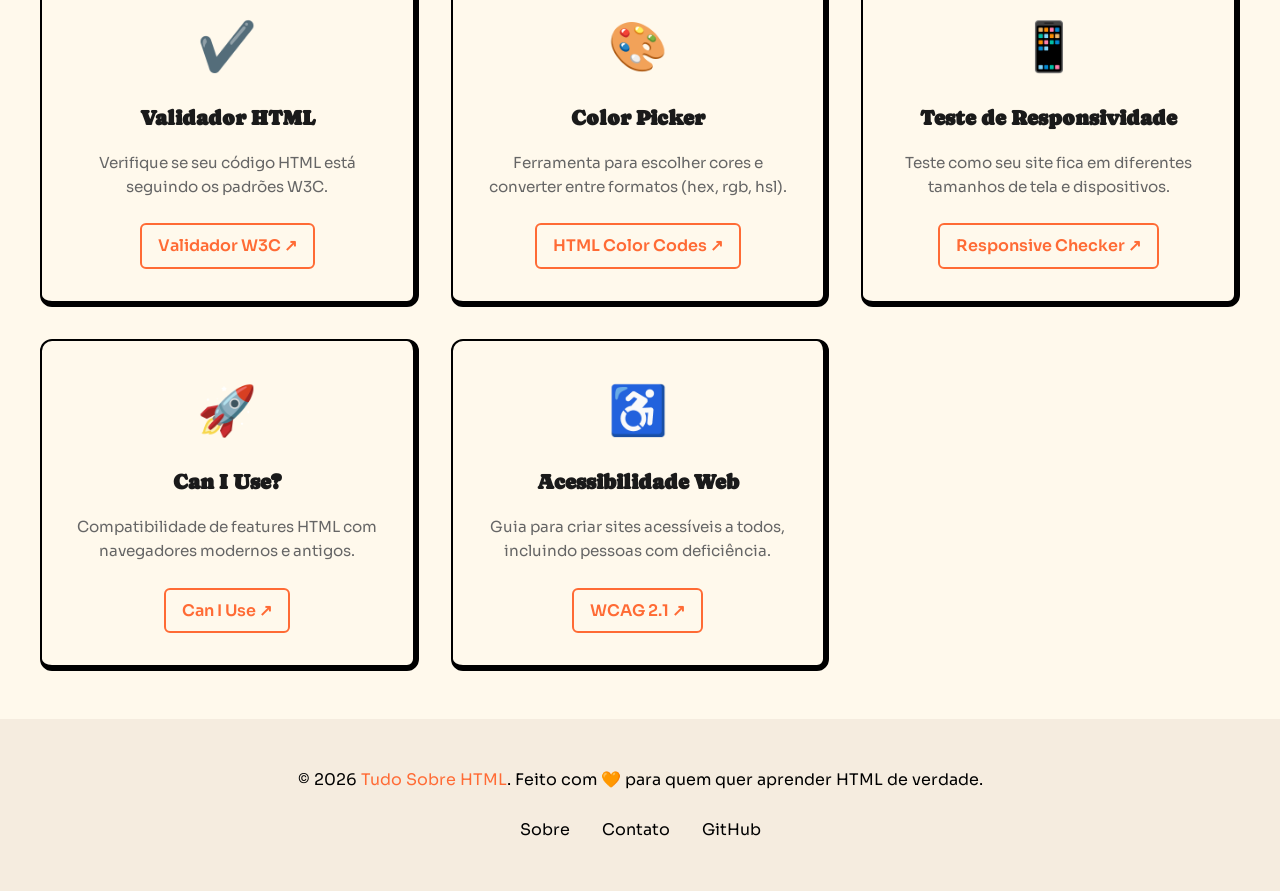
==== commit f8cd57bc: "feat: implement dropdown menu for lesson topics and add "Em breve" indicator for upcoming lessons" ====
--- a/index.html
+++ b/index.html
@@ -106,7 +106,7 @@
 
     <!-- CTA -->
     <section class="hacks" id="hacks">
-        <h2>Hacks de HTML que Você Precisa Saber</h2>
+        <h2>Hacks de <span class="destaque">HTML</span> que Você Precisa Saber</h2>
         <div class="hacks-container">
             <div class="hack-item">
                 <h4>1. O atributo data-*</h4>
--- a/css/style.css
+++ b/css/style.css
@@ -373,6 +373,18 @@
     gap: 0.4rem;
 }
 
+.aula-em-breve {
+    align-self: flex-start;
+    background: #f5e9cf;
+    color: var(--text-dark);
+    border: 2px solid var(--text-dark);
+    border-radius: 50px;
+    padding: 0.3rem 0.8rem;
+    font-size: 0.75rem;
+    font-weight: 600;
+    box-shadow: 2px 2px 0 var(--text-dark);
+}
+
 .arrow-icon {
     width: 16px;
     height: 16px;
@@ -507,13 +519,33 @@
 
 .hack-item code {
     display: block;
-    background: var(--dark-bg);
-    color: #ff6b35;
+    background: #282a37;
+    color: #00ff00;
     padding: 1rem;
     border-radius: 8px;
     font-family: 'Courier New', monospace;
     font-size: 0.9rem;
     overflow-x: auto;
+    scrollbar-color: #888 transparent;
+    scrollbar-width: thin;
+}
+
+.hack-item code::-webkit-scrollbar {
+    height: 6px;
+    background: transparent;
+}
+
+.hack-item code::-webkit-scrollbar-track {
+    background: transparent;
+}
+
+.hack-item code::-webkit-scrollbar-thumb {
+    background: #888;
+    border-radius: 3px;
+}
+
+.hack-item code::-webkit-scrollbar-button {
+    display: none;
 }
 
 /* FOOTER */
